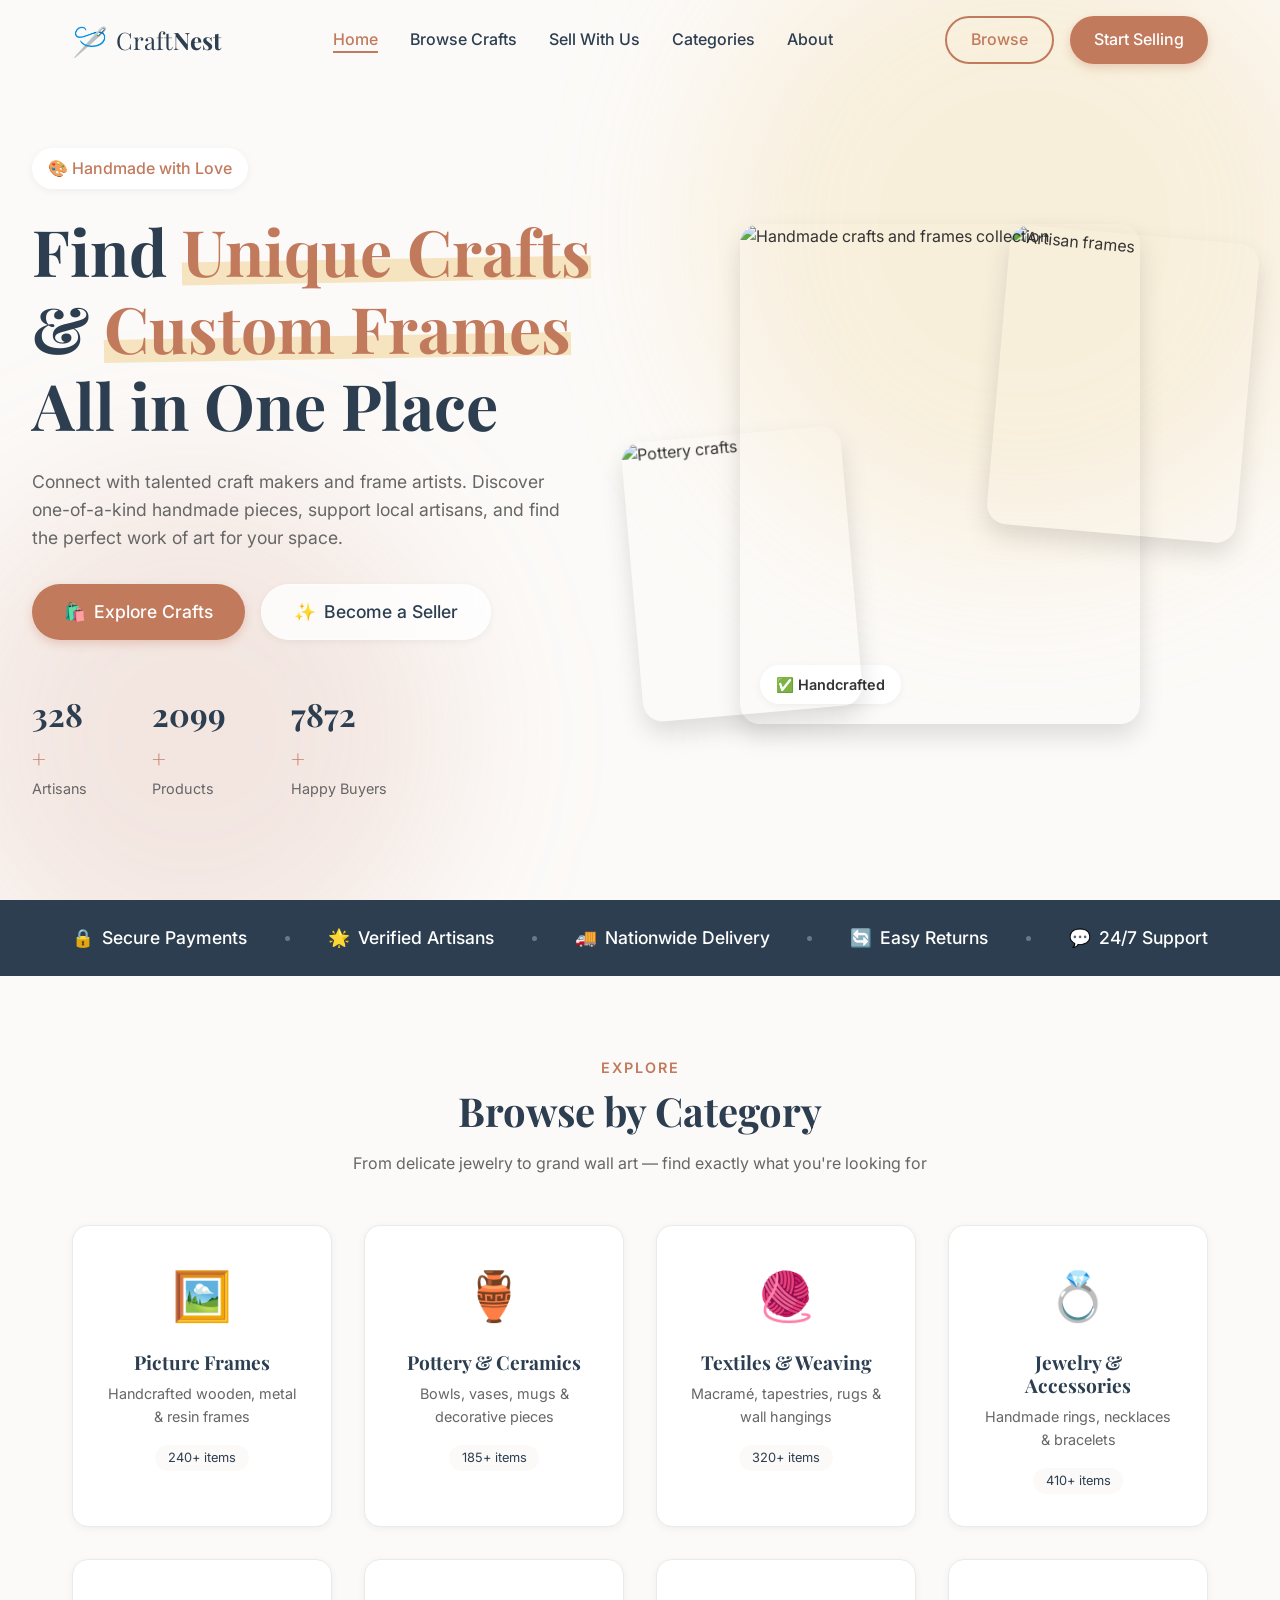
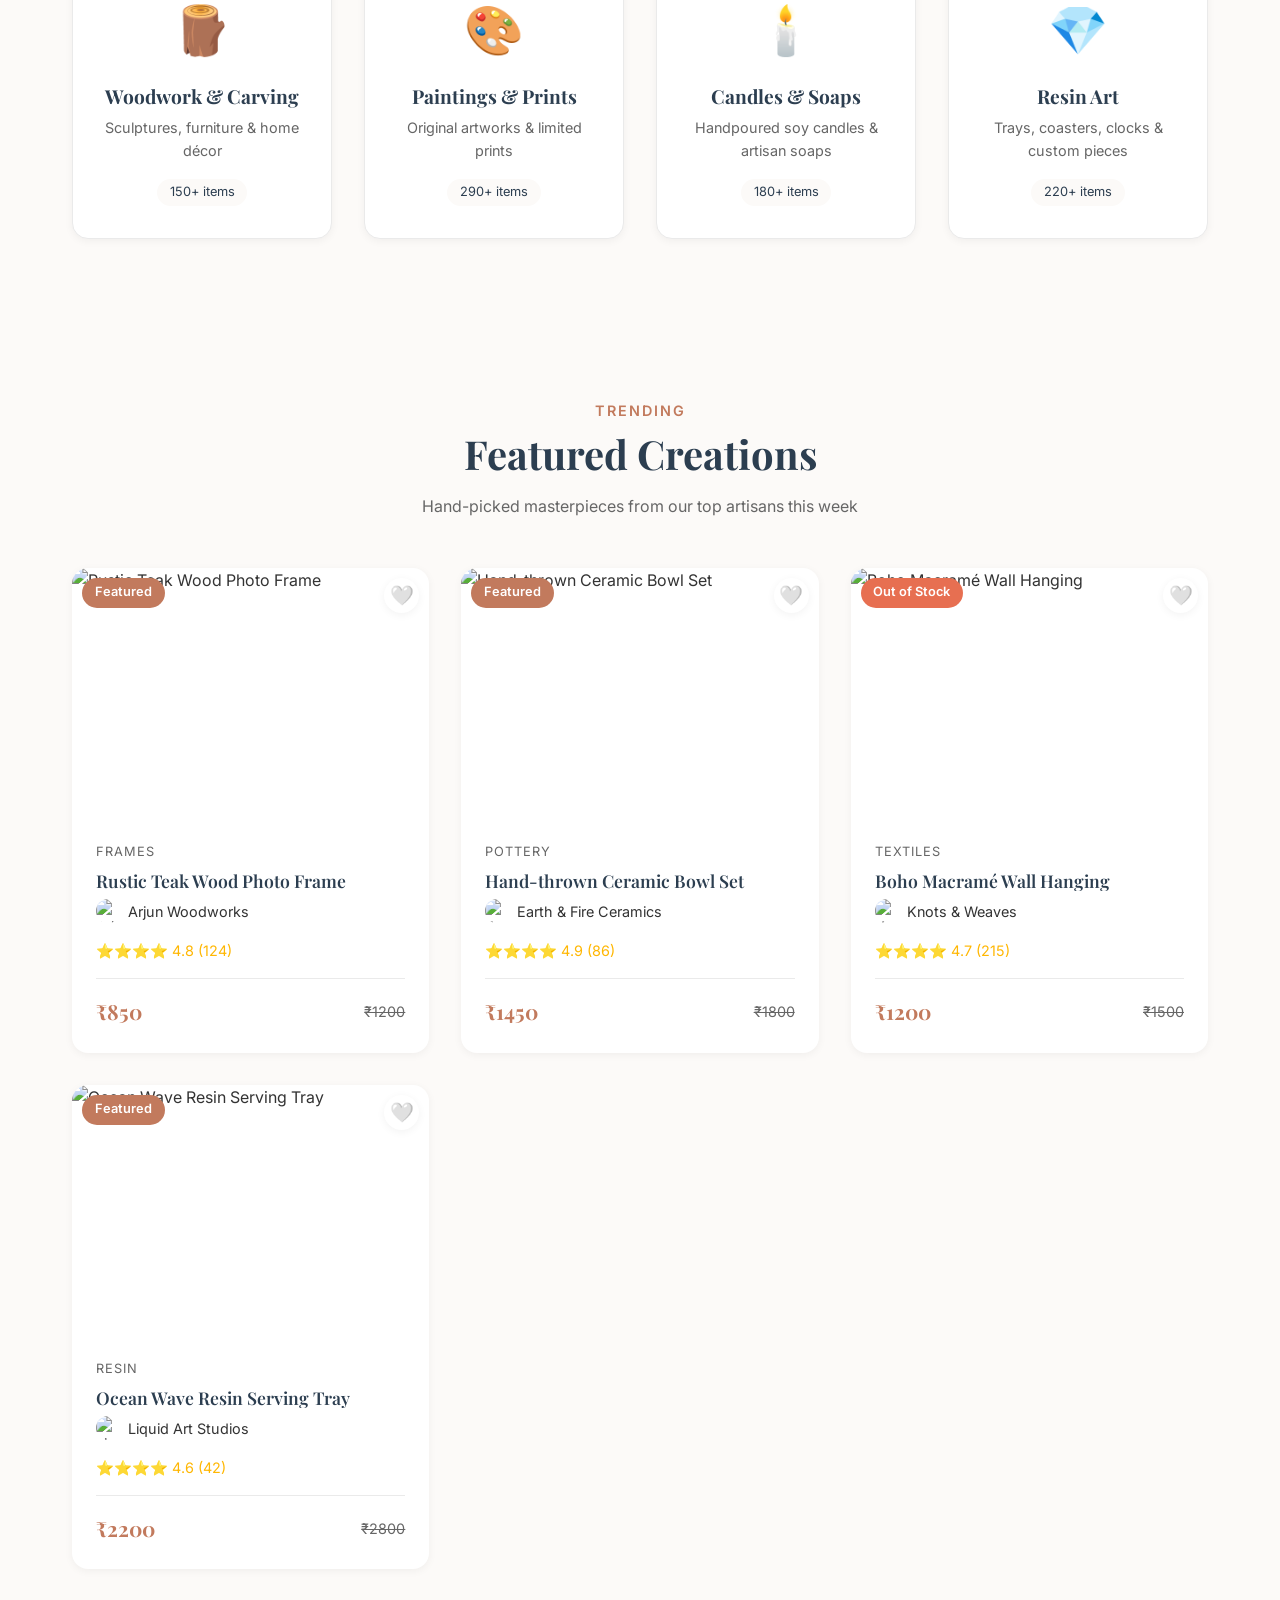
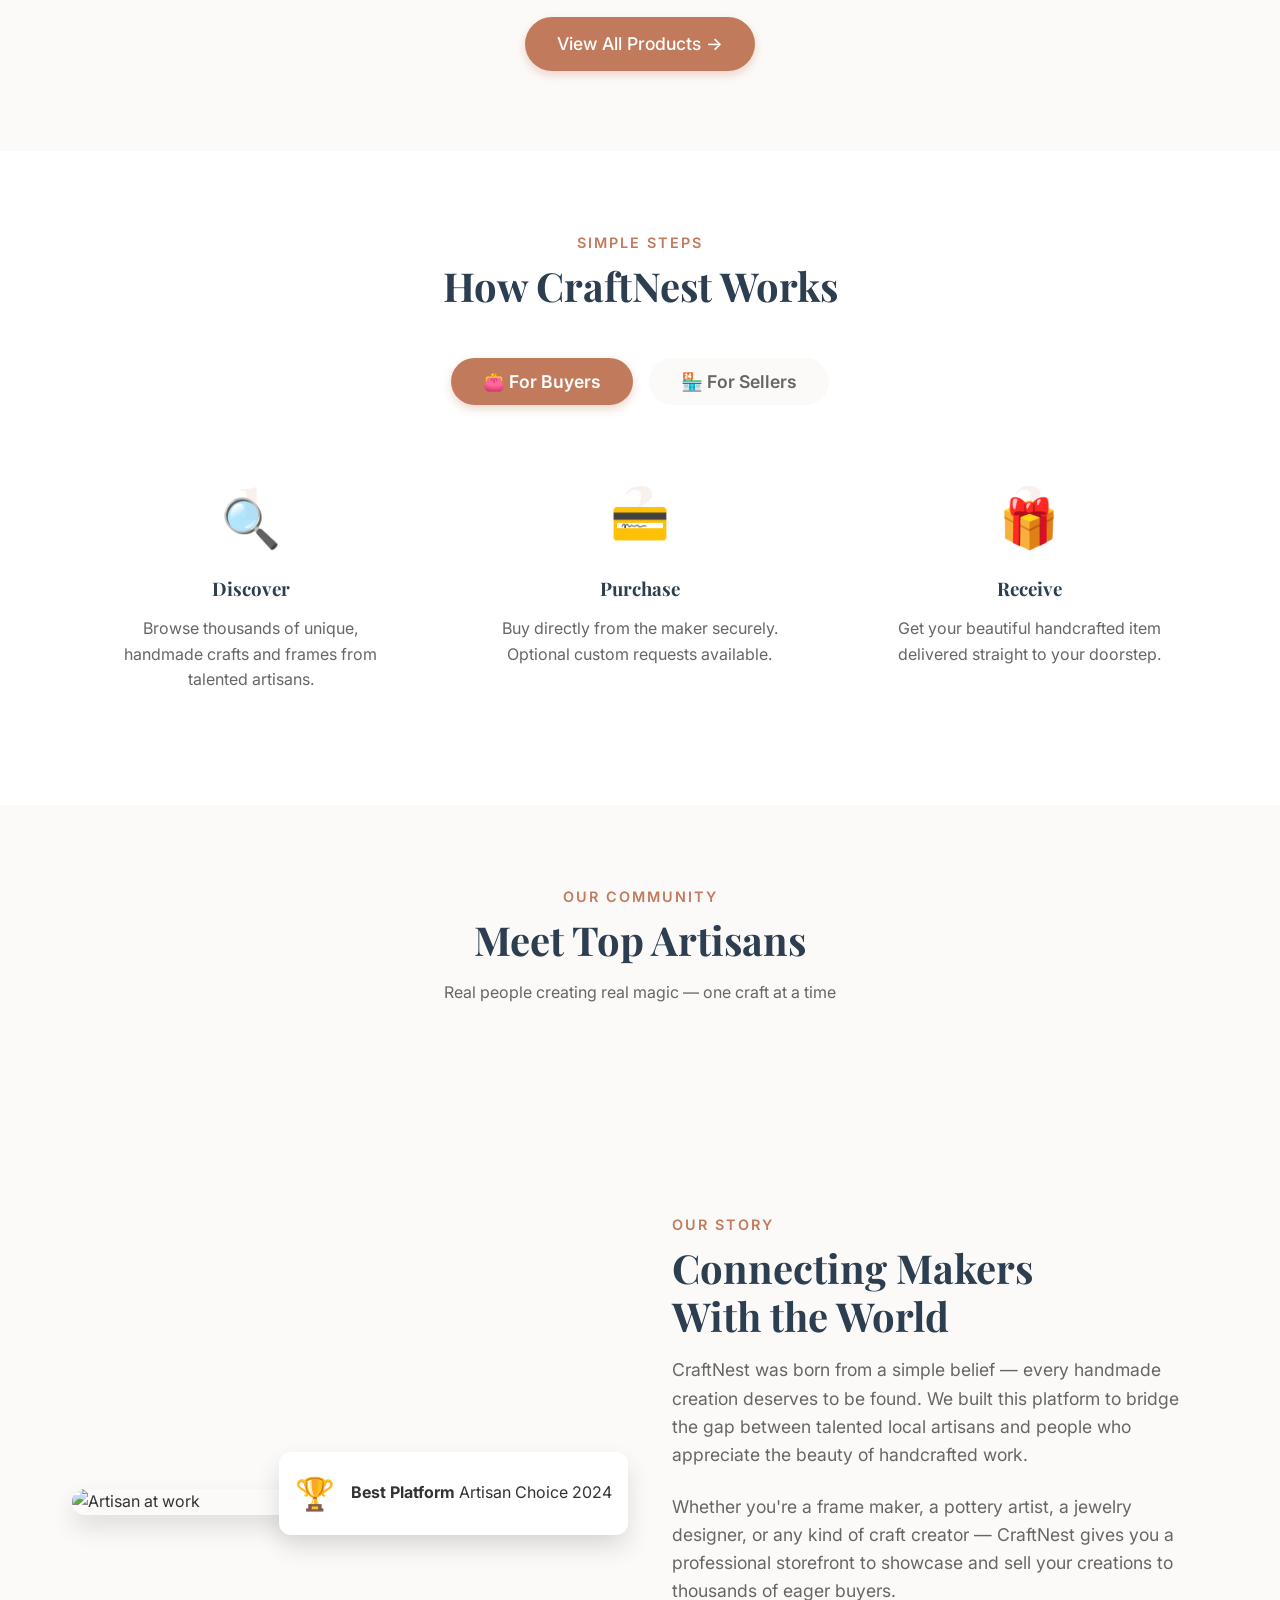
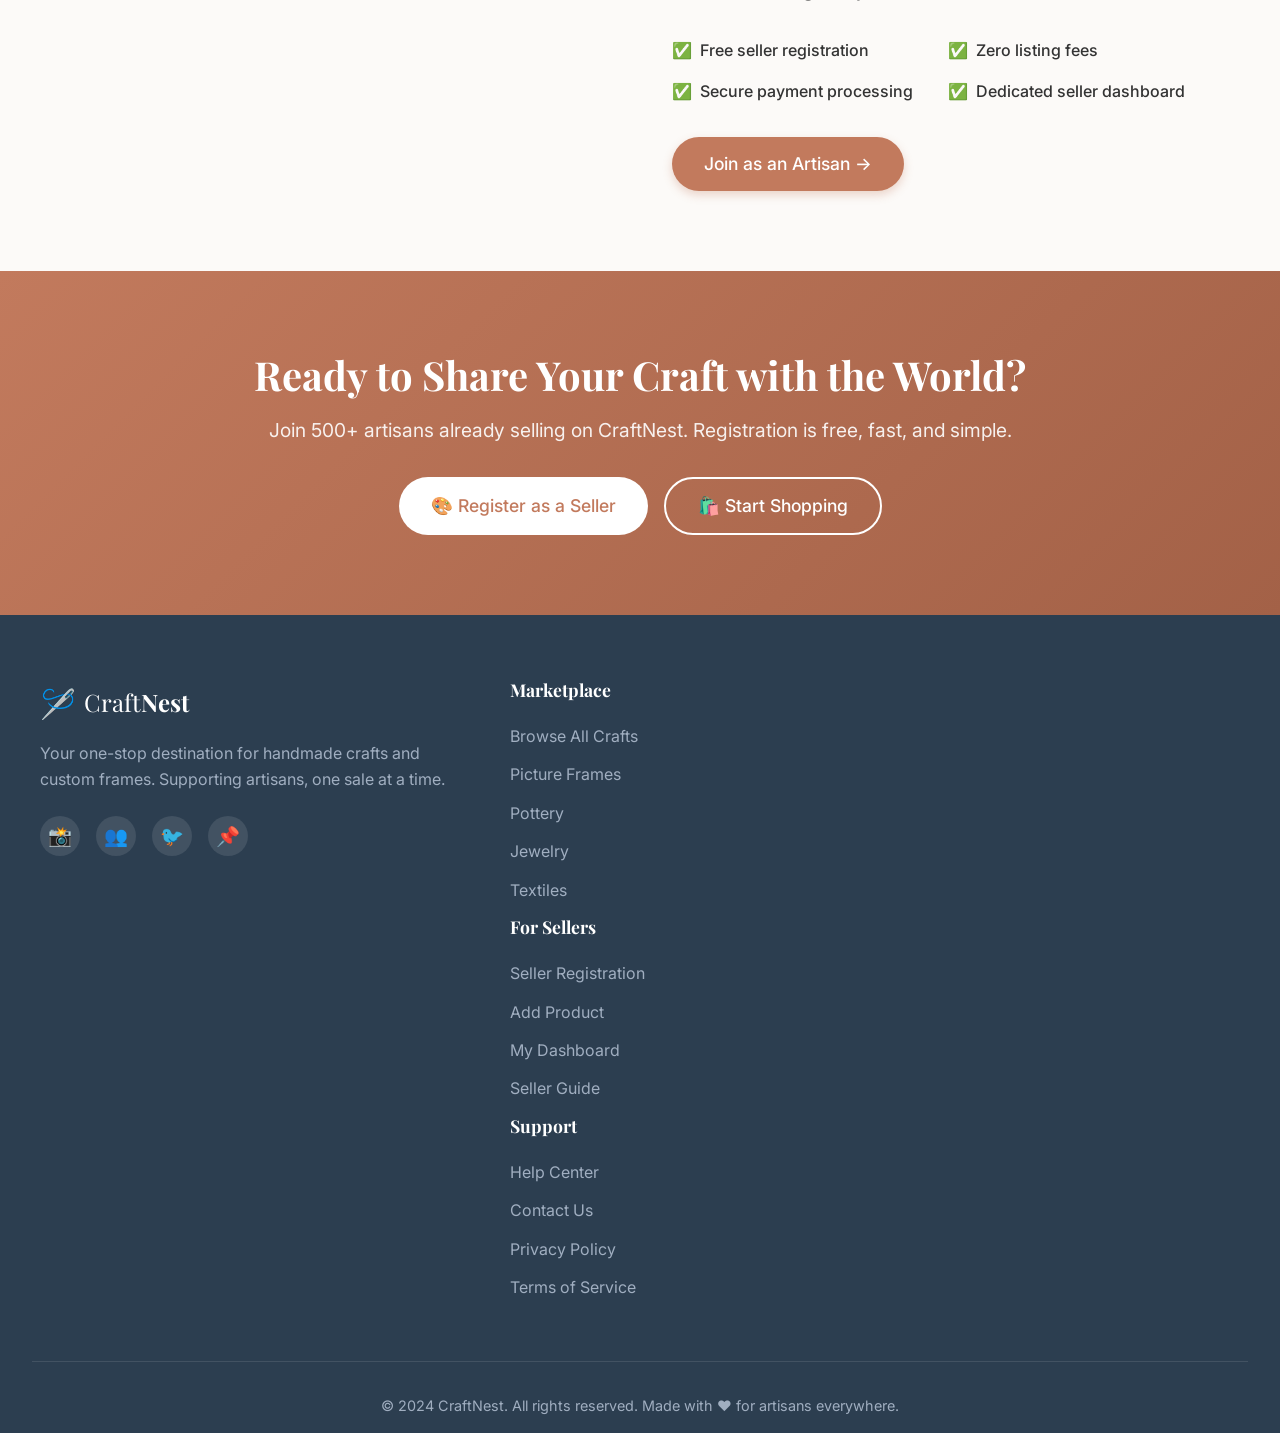
==== index.html @ 5f77500b "Add files via upload" ====
<!DOCTYPE html>
<html lang="en">
<head>
  <meta charset="UTF-8" />
  <meta name="viewport" content="width=device-width, initial-scale=1.0"/>
  <title>CraftNest – Discover Handmade Crafts & Frames</title>
  <meta name="description" content="CraftNest is your one-stop platform to discover and buy handmade crafts, picture frames, and artisan works directly from skilled makers."/>
  <link rel="preconnect" href="https://fonts.googleapis.com"/>
  <link rel="preconnect" href="https://fonts.gstatic.com" crossorigin/>
  <link href="https://fonts.googleapis.com/css2?family=Playfair+Display:wght@400;600;700;800&family=Inter:wght@300;400;500;600&display=swap" rel="stylesheet"/>
  <link rel="stylesheet" href="style.css"/>
</head>
<body>

  <!-- ===== NAVBAR ===== -->
  <nav class="navbar" id="navbar">
    <div class="nav-container">
      <a href="index.html" class="nav-logo">
        <span class="logo-icon">🪡</span>
        <span>Craft<strong>Nest</strong></span>
      </a>
      <ul class="nav-links" id="navLinks">
        <li><a href="index.html" class="nav-link active">Home</a></li>
        <li><a href="buyers.html" class="nav-link">Browse Crafts</a></li>
        <li><a href="sellers.html" class="nav-link">Sell With Us</a></li>
        <li><a href="#categories" class="nav-link">Categories</a></li>
        <li><a href="#about" class="nav-link">About</a></li>
      </ul>
      <div class="nav-cta">
        <a href="buyers.html" class="btn btn-outline">Browse</a>
        <a href="sellers.html" class="btn btn-primary">Start Selling</a>
      </div>
      <button class="hamburger" id="hamburger" aria-label="Toggle menu">
        <span></span><span></span><span></span>
      </button>
    </div>
  </nav>

  <!-- ===== HERO ===== -->
  <section class="hero" id="home">
    <div class="hero-bg-shapes">
      <div class="shape shape-1"></div>
      <div class="shape shape-2"></div>
      <div class="shape shape-3"></div>
    </div>
    <div class="hero-content">
      <div class="hero-badge">🎨 Handmade with Love</div>
      <h1 class="hero-title">
        Find <span class="highlight">Unique Crafts</span><br/>
        & <span class="highlight">Custom Frames</span><br/>
        All in One Place
      </h1>
      <p class="hero-desc">
        Connect with talented craft makers and frame artists. Discover one-of-a-kind handmade pieces, support local artisans, and find the perfect work of art for your space.
      </p>
      <div class="hero-actions">
        <a href="buyers.html" class="btn btn-primary btn-lg" id="hero-browse-btn">
          <span>🛍️</span> Explore Crafts
        </a>
        <a href="sellers.html" class="btn btn-glass btn-lg" id="hero-sell-btn">
          <span>✨</span> Become a Seller
        </a>
      </div>
      <div class="hero-stats">
        <div class="stat-item">
          <span class="stat-number" data-target="500">0</span><span class="stat-suffix">+</span>
          <span class="stat-label">Artisans</span>
        </div>
        <div class="stat-divider"></div>
        <div class="stat-item">
          <span class="stat-number" data-target="3200">0</span><span class="stat-suffix">+</span>
          <span class="stat-label">Products</span>
        </div>
        <div class="stat-divider"></div>
        <div class="stat-item">
          <span class="stat-number" data-target="12000">0</span><span class="stat-suffix">+</span>
          <span class="stat-label">Happy Buyers</span>
        </div>
      </div>
    </div>
    <div class="hero-visual">
      <div class="hero-image-card main-card">
        <img src="C:\Users\DELL\.gemini\antigravity\brain\1cb26cf3-2e77-4fc3-a23b-92411ca76c14\craft_hero_banner_1779303435265.png" alt="Handmade crafts and frames collection" loading="lazy"/>
        <div class="card-badge">✅ Handcrafted</div>
      </div>
      <div class="hero-image-card side-card-1">
        <img src="C:\Users\DELL\.gemini\antigravity\brain\1cb26cf3-2e77-4fc3-a23b-92411ca76c14\frames_collection_1779303453765.png" alt="Artisan frames" loading="lazy"/>
      </div>
      <div class="hero-image-card side-card-2">
        <img src="C:\Users\DELL\.gemini\antigravity\brain\1cb26cf3-2e77-4fc3-a23b-92411ca76c14\pottery_craft_1779303545406.png" alt="Pottery crafts" loading="lazy"/>
      </div>
    </div>
  </section>

  <!-- ===== TRUST BAR ===== -->
  <section class="trust-bar">
    <div class="trust-container">
      <div class="trust-item"><span>🔒</span> Secure Payments</div>
      <div class="trust-divider"></div>
      <div class="trust-item"><span>🌟</span> Verified Artisans</div>
      <div class="trust-divider"></div>
      <div class="trust-item"><span>🚚</span> Nationwide Delivery</div>
      <div class="trust-divider"></div>
      <div class="trust-item"><span>🔄</span> Easy Returns</div>
      <div class="trust-divider"></div>
      <div class="trust-item"><span>💬</span> 24/7 Support</div>
    </div>
  </section>

  <!-- ===== CATEGORIES ===== -->
  <section class="categories-section" id="categories">
    <div class="section-container">
      <div class="section-header">
        <span class="section-tag">Explore</span>
        <h2 class="section-title">Browse by Category</h2>
        <p class="section-desc">From delicate jewelry to grand wall art — find exactly what you're looking for</p>
      </div>
      <div class="categories-grid">
        <a href="buyers.html?cat=frames" class="cat-card" id="cat-frames">
          <div class="cat-icon">🖼️</div>
          <h3>Picture Frames</h3>
          <p>Handcrafted wooden, metal & resin frames</p>
          <span class="cat-count">240+ items</span>
        </a>
        <a href="buyers.html?cat=pottery" class="cat-card" id="cat-pottery">
          <div class="cat-icon">🏺</div>
          <h3>Pottery & Ceramics</h3>
          <p>Bowls, vases, mugs & decorative pieces</p>
          <span class="cat-count">185+ items</span>
        </a>
        <a href="buyers.html?cat=textiles" class="cat-card" id="cat-textiles">
          <div class="cat-icon">🧶</div>
          <h3>Textiles & Weaving</h3>
          <p>Macramé, tapestries, rugs & wall hangings</p>
          <span class="cat-count">320+ items</span>
        </a>
        <a href="buyers.html?cat=jewelry" class="cat-card" id="cat-jewelry">
          <div class="cat-icon">💍</div>
          <h3>Jewelry & Accessories</h3>
          <p>Handmade rings, necklaces & bracelets</p>
          <span class="cat-count">410+ items</span>
        </a>
        <a href="buyers.html?cat=woodwork" class="cat-card" id="cat-woodwork">
          <div class="cat-icon">🪵</div>
          <h3>Woodwork & Carving</h3>
          <p>Sculptures, furniture & home décor</p>
          <span class="cat-count">150+ items</span>
        </a>
        <a href="buyers.html?cat=painting" class="cat-card" id="cat-painting">
          <div class="cat-icon">🎨</div>
          <h3>Paintings & Prints</h3>
          <p>Original artworks & limited prints</p>
          <span class="cat-count">290+ items</span>
        </a>
        <a href="buyers.html?cat=candles" class="cat-card" id="cat-candles">
          <div class="cat-icon">🕯️</div>
          <h3>Candles & Soaps</h3>
          <p>Handpoured soy candles & artisan soaps</p>
          <span class="cat-count">180+ items</span>
        </a>
        <a href="buyers.html?cat=resin" class="cat-card" id="cat-resin">
          <div class="cat-icon">💎</div>
          <h3>Resin Art</h3>
          <p>Trays, coasters, clocks & custom pieces</p>
          <span class="cat-count">220+ items</span>
        </a>
      </div>
    </div>
  </section>

  <!-- ===== FEATURED PRODUCTS ===== -->
  <section class="featured-section" id="featured">
    <div class="section-container">
      <div class="section-header">
        <span class="section-tag">Trending</span>
        <h2 class="section-title">Featured Creations</h2>
        <p class="section-desc">Hand-picked masterpieces from our top artisans this week</p>
      </div>
      <div class="products-grid" id="featuredGrid">
        <!-- Products injected by JS -->
      </div>
      <div class="section-cta">
        <a href="buyers.html" class="btn btn-primary btn-lg">View All Products →</a>
      </div>
    </div>
  </section>

  <!-- ===== HOW IT WORKS ===== -->
  <section class="how-section" id="how">
    <div class="section-container">
      <div class="section-header">
        <span class="section-tag">Simple Steps</span>
        <h2 class="section-title">How CraftNest Works</h2>
      </div>
      <div class="how-tabs">
        <button class="how-tab active" id="tab-buyer" onclick="switchTab('buyer')">👛 For Buyers</button>
        <button class="how-tab" id="tab-seller" onclick="switchTab('seller')">🏪 For Sellers</button>
      </div>
      <div class="how-steps" id="stepsContent">
        <!-- Injected by JS -->
      </div>
    </div>
  </section>

  <!-- ===== TOP SELLERS ===== -->
  <section class="sellers-section" id="top-sellers">
    <div class="section-container">
      <div class="section-header">
        <span class="section-tag">Our Community</span>
        <h2 class="section-title">Meet Top Artisans</h2>
        <p class="section-desc">Real people creating real magic — one craft at a time</p>
      </div>
      <div class="sellers-grid" id="sellersGrid">
        <!-- Injected by JS -->
      </div>
    </div>
  </section>

  <!-- ===== ABOUT ===== -->
  <section class="about-section" id="about">
    <div class="about-container">
      <div class="about-visual">
        <img src="C:\Users\DELL\.gemini\antigravity\brain\1cb26cf3-2e77-4fc3-a23b-92411ca76c14\craft_seller_profile_1779303490749.png" alt="Artisan at work" loading="lazy"/>
        <div class="about-badge">
          <span class="about-badge-icon">🏆</span>
          <div>
            <strong>Best Platform</strong>
            <span>Artisan Choice 2024</span>
          </div>
        </div>
      </div>
      <div class="about-content">
        <span class="section-tag">Our Story</span>
        <h2 class="section-title">Connecting Makers<br/>With the World</h2>
        <p>CraftNest was born from a simple belief — every handmade creation deserves to be found. We built this platform to bridge the gap between talented local artisans and people who appreciate the beauty of handcrafted work.</p>
        <p>Whether you're a frame maker, a pottery artist, a jewelry designer, or any kind of craft creator — CraftNest gives you a professional storefront to showcase and sell your creations to thousands of eager buyers.</p>
        <div class="about-features">
          <div class="about-feature"><span>✅</span> Free seller registration</div>
          <div class="about-feature"><span>✅</span> Zero listing fees</div>
          <div class="about-feature"><span>✅</span> Secure payment processing</div>
          <div class="about-feature"><span>✅</span> Dedicated seller dashboard</div>
        </div>
        <a href="sellers.html" class="btn btn-primary btn-lg">Join as an Artisan →</a>
      </div>
    </div>
  </section>

  <!-- ===== CTA BANNER ===== -->
  <section class="cta-section">
    <div class="cta-container">
      <h2>Ready to Share Your Craft with the World?</h2>
      <p>Join 500+ artisans already selling on CraftNest. Registration is free, fast, and simple.</p>
      <div class="cta-buttons">
        <a href="sellers.html" class="btn btn-white btn-lg" id="cta-seller-btn">🎨 Register as a Seller</a>
        <a href="buyers.html" class="btn btn-outline-white btn-lg" id="cta-buyer-btn">🛍️ Start Shopping</a>
      </div>
    </div>
  </section>

  <!-- ===== FOOTER ===== -->
  <footer class="footer">
    <div class="footer-container">
      <div class="footer-brand">
        <a href="index.html" class="nav-logo footer-logo">
          <span class="logo-icon">🪡</span>
          <span>Craft<strong>Nest</strong></span>
        </a>
        <p>Your one-stop destination for handmade crafts and custom frames. Supporting artisans, one sale at a time.</p>
        <div class="social-links">
          <a href="#" class="social-link" aria-label="Instagram">📸</a>
          <a href="#" class="social-link" aria-label="Facebook">👥</a>
          <a href="#" class="social-link" aria-label="Twitter">🐦</a>
          <a href="#" class="social-link" aria-label="Pinterest">📌</a>
        </div>
      </div>
      <div class="footer-links">
        <div class="footer-col">
          <h4>Marketplace</h4>
          <ul>
            <li><a href="buyers.html">Browse All Crafts</a></li>
            <li><a href="buyers.html?cat=frames">Picture Frames</a></li>
            <li><a href="buyers.html?cat=pottery">Pottery</a></li>
            <li><a href="buyers.html?cat=jewelry">Jewelry</a></li>
            <li><a href="buyers.html?cat=textiles">Textiles</a></li>
          </ul>
        </div>
        <div class="footer-col">
          <h4>For Sellers</h4>
          <ul>
            <li><a href="sellers.html">Seller Registration</a></li>
            <li><a href="sellers.html#add-product">Add Product</a></li>
            <li><a href="sellers.html#dashboard">My Dashboard</a></li>
            <li><a href="#">Seller Guide</a></li>
          </ul>
        </div>
        <div class="footer-col">
          <h4>Support</h4>
          <ul>
            <li><a href="#">Help Center</a></li>
            <li><a href="#">Contact Us</a></li>
            <li><a href="#">Privacy Policy</a></li>
            <li><a href="#">Terms of Service</a></li>
          </ul>
        </div>
      </div>
    </div>
    <div class="footer-bottom">
      <p>© 2024 CraftNest. All rights reserved. Made with ❤️ for artisans everywhere.</p>
    </div>
  </footer>

  <script src="script.js"></script>
</body>
</html>
---- style.css ----
/* ===== GLOBAL VARIABLES ===== */
:root {
  /* Colors */
  --primary: #c27a5d; /* Warm artisan terracotta */
  --primary-hover: #a36147;
  --secondary: #2c3e50; /* Deep navy/slate */
  --accent: #e9c46a; /* Golden accent */
  --bg-light: #fcfaf8; /* Warm off-white */
  --bg-card: #ffffff;
  --text-main: #333333;
  --text-muted: #666666;
  --border: #eaeaea;
  --success: #2a9d8f;
  --error: #e76f51;
  
  /* Typography */
  --font-heading: 'Playfair Display', serif;
  --font-body: 'Inter', sans-serif;
  
  /* Shadows */
  --shadow-sm: 0 2px 8px rgba(0,0,0,0.05);
  --shadow-md: 0 4px 12px rgba(0,0,0,0.08);
  --shadow-lg: 0 12px 24px rgba(0,0,0,0.12);
  
  /* Transitions */
  --transition: all 0.3s ease;
  
  /* Layout */
  --max-width: 1200px;
  --nav-height: 80px;
}

/* ===== RESET & BASE ===== */
* {
  margin: 0;
  padding: 0;
  box-sizing: border-box;
}

html {
  scroll-behavior: smooth;
}

body {
  font-family: var(--font-body);
  color: var(--text-main);
  background-color: var(--bg-light);
  line-height: 1.6;
  overflow-x: hidden;
}

h1, h2, h3, h4, h5, h6 {
  font-family: var(--font-heading);
  font-weight: 700;
  line-height: 1.2;
  color: var(--secondary);
}

a {
  text-decoration: none;
  color: inherit;
  transition: var(--transition);
}

img {
  max-width: 100%;
  height: auto;
  display: block;
}

ul {
  list-style: none;
}

button {
  cursor: pointer;
  font-family: var(--font-body);
  border: none;
  background: none;
}

.highlight {
  color: var(--primary);
  position: relative;
  display: inline-block;
}

.highlight::after {
  content: '';
  position: absolute;
  bottom: 10%;
  left: 0;
  width: 100%;
  height: 30%;
  background-color: rgba(233, 196, 106, 0.4);
  z-index: -1;
  transform: rotate(-1deg);
}

/* ===== BUTTONS ===== */
.btn {
  display: inline-flex;
  align-items: center;
  justify-content: center;
  gap: 0.5rem;
  padding: 0.6rem 1.5rem;
  border-radius: 50px;
  font-weight: 500;
  transition: var(--transition);
  text-align: center;
}

.btn-lg {
  padding: 0.8rem 2rem;
  font-size: 1.1rem;
}

.btn-primary {
  background-color: var(--primary);
  color: white;
  box-shadow: 0 4px 10px rgba(194, 122, 93, 0.3);
}

.btn-primary:hover {
  background-color: var(--primary-hover);
  transform: translateY(-2px);
  box-shadow: 0 6px 15px rgba(194, 122, 93, 0.4);
}

.btn-outline {
  border: 2px solid var(--primary);
  color: var(--primary);
}

.btn-outline:hover {
  background-color: var(--primary);
  color: white;
}

.btn-glass {
  background: rgba(255, 255, 255, 0.8);
  backdrop-filter: blur(10px);
  color: var(--secondary);
  border: 1px solid rgba(255, 255, 255, 0.5);
  box-shadow: var(--shadow-sm);
}

.btn-glass:hover {
  background: white;
  transform: translateY(-2px);
}

.btn-white {
  background-color: white;
  color: var(--primary);
}

.btn-white:hover {
  background-color: #f8f8f8;
  transform: translateY(-2px);
}

.btn-outline-white {
  border: 2px solid white;
  color: white;
}

.btn-outline-white:hover {
  background-color: white;
  color: var(--secondary);
}

.btn-full {
  width: 100%;
}

/* ===== NAVBAR ===== */
.navbar {
  position: fixed;
  top: 0;
  left: 0;
  width: 100%;
  height: var(--nav-height);
  background-color: transparent;
  transition: var(--transition);
  z-index: 1000;
}

.navbar.scrolled {
  background-color: rgba(255, 255, 255, 0.95);
  backdrop-filter: blur(10px);
  box-shadow: var(--shadow-sm);
}

.nav-container {
  max-width: var(--max-width);
  margin: 0 auto;
  padding: 0 2rem;
  height: 100%;
  display: flex;
  align-items: center;
  justify-content: space-between;
}

.nav-logo {
  display: flex;
  align-items: center;
  gap: 0.5rem;
  font-family: var(--font-heading);
  font-size: 1.5rem;
  color: var(--secondary);
}

.nav-logo .logo-icon {
  font-size: 1.8rem;
}

.nav-links {
  display: flex;
  gap: 2rem;
}

.nav-link {
  font-weight: 500;
  color: var(--secondary);
  position: relative;
}

.nav-link::after {
  content: '';
  position: absolute;
  bottom: -4px;
  left: 0;
  width: 0;
  height: 2px;
  background-color: var(--primary);
  transition: var(--transition);
}

.nav-link:hover::after,
.nav-link.active::after {
  width: 100%;
}

.nav-link:hover,
.nav-link.active {
  color: var(--primary);
}

.nav-cta {
  display: flex;
  gap: 1rem;
}

.hamburger {
  display: none;
  flex-direction: column;
  gap: 5px;
  background: none;
  border: none;
  cursor: pointer;
}

.hamburger span {
  display: block;
  width: 25px;
  height: 3px;
  background-color: var(--secondary);
  transition: var(--transition);
}

/* ===== HERO SECTION ===== */
.hero {
  position: relative;
  min-height: 100vh;
  display: flex;
  align-items: center;
  overflow: hidden;
  padding: calc(var(--nav-height) + 2rem) 2rem 4rem;
}

.hero-bg-shapes {
  position: absolute;
  top: 0;
  left: 0;
  width: 100%;
  height: 100%;
  z-index: -1;
  overflow: hidden;
}

.shape {
  position: absolute;
  border-radius: 50%;
  filter: blur(80px);
}

.shape-1 {
  top: -10%;
  right: -5%;
  width: 50vw;
  height: 50vw;
  background-color: rgba(233, 196, 106, 0.2);
}

.shape-2 {
  bottom: -10%;
  left: -5%;
  width: 40vw;
  height: 40vw;
  background-color: rgba(194, 122, 93, 0.15);
}

.hero-content {
  flex: 1;
  max-width: 600px;
  z-index: 1;
}

.hero-badge {
  display: inline-block;
  padding: 0.5rem 1rem;
  background-color: white;
  border-radius: 50px;
  font-weight: 500;
  color: var(--primary);
  box-shadow: var(--shadow-sm);
  margin-bottom: 1.5rem;
  animation: slideUp 0.6s ease;
}

.hero-title {
  font-size: clamp(2.5rem, 5vw, 4rem);
  margin-bottom: 1.5rem;
  animation: slideUp 0.8s ease;
}

.hero-desc {
  font-size: 1.1rem;
  color: var(--text-muted);
  margin-bottom: 2rem;
  max-width: 90%;
  animation: slideUp 1s ease;
}

.hero-actions {
  display: flex;
  gap: 1rem;
  margin-bottom: 3rem;
  animation: slideUp 1.2s ease;
}

.hero-stats {
  display: flex;
  align-items: center;
  gap: 2rem;
  animation: slideUp 1.4s ease;
}

.stat-item {
  display: flex;
  flex-direction: column;
}

.stat-number {
  font-family: var(--font-heading);
  font-size: 2rem;
  font-weight: 700;
  color: var(--secondary);
}

.stat-suffix {
  font-family: var(--font-heading);
  font-size: 1.5rem;
  font-weight: 700;
  color: var(--primary);
}

.stat-label {
  font-size: 0.9rem;
  color: var(--text-muted);
}

.stat-divider {
  width: 1px;
  height: 40px;
  background-color: var(--border);
}

.hero-visual {
  flex: 1;
  position: relative;
  height: 600px;
  display: flex;
  align-items: center;
  justify-content: center;
  z-index: 1;
}

.hero-image-card {
  position: absolute;
  border-radius: 20px;
  overflow: hidden;
  box-shadow: var(--shadow-lg);
  transition: var(--transition);
}

.hero-image-card img {
  width: 100%;
  height: 100%;
  object-fit: cover;
  transition: transform 0.5s ease;
}

.hero-image-card:hover img {
  transform: scale(1.05);
}

.main-card {
  width: 400px;
  height: 500px;
  z-index: 3;
  animation: float 6s ease-in-out infinite;
}

.side-card-1 {
  width: 250px;
  height: 300px;
  right: 0;
  top: 10%;
  z-index: 2;
  transform: rotate(5deg);
  animation: float 7s ease-in-out infinite 1s;
}

.side-card-2 {
  width: 220px;
  height: 280px;
  left: 0;
  bottom: 10%;
  z-index: 4;
  transform: rotate(-5deg);
  animation: float 8s ease-in-out infinite 2s;
}

.card-badge {
  position: absolute;
  bottom: 20px;
  left: 20px;
  background: rgba(255, 255, 255, 0.9);
  padding: 0.5rem 1rem;
  border-radius: 50px;
  font-weight: 600;
  font-size: 0.9rem;
  box-shadow: var(--shadow-sm);
  backdrop-filter: blur(5px);
}

/* ===== ANIMATIONS ===== */
@keyframes slideUp {
  from { opacity: 0; transform: translateY(30px); }
  to { opacity: 1; transform: translateY(0); }
}

@keyframes float {
  0% { transform: translateY(0) rotate(var(--rot, 0deg)); }
  50% { transform: translateY(-15px) rotate(var(--rot, 0deg)); }
  100% { transform: translateY(0) rotate(var(--rot, 0deg)); }
}

.side-card-1 { --rot: 5deg; }
.side-card-2 { --rot: -5deg; }
.main-card { --rot: 0deg; }

/* ===== TRUST BAR ===== */
.trust-bar {
  background-color: var(--secondary);
  color: white;
  padding: 1.5rem 0;
}

.trust-container {
  max-width: var(--max-width);
  margin: 0 auto;
  padding: 0 2rem;
  display: flex;
  justify-content: space-between;
  align-items: center;
  flex-wrap: wrap;
  gap: 1rem;
}

.trust-item {
  display: flex;
  align-items: center;
  gap: 0.5rem;
  font-weight: 500;
  font-size: 1.1rem;
}

.trust-divider {
  width: 5px;
  height: 5px;
  border-radius: 50%;
  background-color: rgba(255,255,255,0.3);
}

/* ===== SECTIONS ===== */
.section-container {
  max-width: var(--max-width);
  margin: 0 auto;
  padding: 5rem 2rem;
}

.section-header {
  text-align: center;
  margin-bottom: 3rem;
}

.section-tag {
  color: var(--primary);
  font-weight: 600;
  text-transform: uppercase;
  letter-spacing: 2px;
  font-size: 0.9rem;
  display: block;
  margin-bottom: 0.5rem;
}

.section-title {
  font-size: 2.5rem;
  margin-bottom: 1rem;
}

.section-desc {
  color: var(--text-muted);
  max-width: 600px;
  margin: 0 auto;
}

/* ===== CATEGORIES ===== */
.categories-grid {
  display: grid;
  grid-template-columns: repeat(auto-fill, minmax(250px, 1fr));
  gap: 2rem;
}

.cat-card {
  background: white;
  border-radius: 16px;
  padding: 2rem;
  text-align: center;
  transition: var(--transition);
  box-shadow: var(--shadow-sm);
  border: 1px solid var(--border);
  position: relative;
  overflow: hidden;
}

.cat-card::before {
  content: '';
  position: absolute;
  top: 0;
  left: 0;
  width: 100%;
  height: 4px;
  background-color: var(--primary);
  transform: scaleX(0);
  transition: transform 0.3s ease;
  transform-origin: left;
}

.cat-card:hover {
  transform: translateY(-5px);
  box-shadow: var(--shadow-md);
  border-color: transparent;
}

.cat-card:hover::before {
  transform: scaleX(1);
}

.cat-icon {
  font-size: 3rem;
  margin-bottom: 1rem;
}

.cat-card h3 {
  font-size: 1.2rem;
  margin-bottom: 0.5rem;
}

.cat-card p {
  font-size: 0.9rem;
  color: var(--text-muted);
  margin-bottom: 1rem;
}

.cat-count {
  display: inline-block;
  font-size: 0.8rem;
  padding: 0.2rem 0.8rem;
  background-color: var(--bg-light);
  border-radius: 50px;
  color: var(--secondary);
}

/* ===== PRODUCT CARDS ===== */
.products-grid {
  display: grid;
  grid-template-columns: repeat(auto-fill, minmax(280px, 1fr));
  gap: 2rem;
}

.product-card {
  background: white;
  border-radius: 16px;
  overflow: hidden;
  box-shadow: var(--shadow-sm);
  transition: var(--transition);
  position: relative;
  display: flex;
  flex-direction: column;
}

.product-card:hover {
  transform: translateY(-5px);
  box-shadow: var(--shadow-lg);
}

.product-img-wrap {
  position: relative;
  height: 250px;
  overflow: hidden;
}

.product-img {
  width: 100%;
  height: 100%;
  object-fit: cover;
  transition: transform 0.5s ease;
}

.product-card:hover .product-img {
  transform: scale(1.05);
}

.product-badge {
  position: absolute;
  top: 10px;
  left: 10px;
  background: var(--primary);
  color: white;
  padding: 0.3rem 0.8rem;
  border-radius: 50px;
  font-size: 0.8rem;
  font-weight: 600;
  z-index: 2;
}

.product-like {
  position: absolute;
  top: 10px;
  right: 10px;
  background: white;
  width: 35px;
  height: 35px;
  border-radius: 50%;
  display: flex;
  align-items: center;
  justify-content: center;
  box-shadow: var(--shadow-sm);
  z-index: 2;
  font-size: 1.2rem;
  transition: var(--transition);
}

.product-like:hover {
  transform: scale(1.1);
  color: var(--error);
}

.product-info {
  padding: 1.5rem;
  flex: 1;
  display: flex;
  flex-direction: column;
}

.product-cat {
  font-size: 0.8rem;
  color: var(--text-muted);
  text-transform: uppercase;
  letter-spacing: 1px;
  margin-bottom: 0.5rem;
}

.product-title {
  font-size: 1.1rem;
  font-weight: 600;
  margin-bottom: 0.5rem;
  color: var(--secondary);
  display: -webkit-box;
  -webkit-line-clamp: 2;
  -webkit-box-orient: vertical;
  overflow: hidden;
}

.product-seller {
  display: flex;
  align-items: center;
  gap: 0.5rem;
  margin-bottom: 1rem;
  font-size: 0.9rem;
}

.seller-avatar {
  width: 24px;
  height: 24px;
  border-radius: 50%;
  object-fit: cover;
}

.product-rating {
  color: #ffb703;
  font-size: 0.9rem;
  margin-bottom: 1rem;
}

.product-footer {
  margin-top: auto;
  display: flex;
  justify-content: space-between;
  align-items: center;
  border-top: 1px solid var(--border);
  padding-top: 1rem;
}

.product-price {
  font-family: var(--font-heading);
  font-size: 1.3rem;
  font-weight: 700;
  color: var(--primary);
}

.section-cta {
  text-align: center;
  margin-top: 3rem;
}

/* ===== HOW IT WORKS ===== */
.how-section {
  background-color: white;
}

.how-tabs {
  display: flex;
  justify-content: center;
  gap: 1rem;
  margin-bottom: 3rem;
}

.how-tab {
  padding: 0.8rem 2rem;
  font-size: 1.1rem;
  font-weight: 600;
  border-radius: 50px;
  background-color: var(--bg-light);
  color: var(--text-muted);
  transition: var(--transition);
}

.how-tab.active {
  background-color: var(--primary);
  color: white;
  box-shadow: 0 4px 10px rgba(194, 122, 93, 0.3);
}

.how-steps {
  display: grid;
  grid-template-columns: repeat(auto-fit, minmax(250px, 1fr));
  gap: 2rem;
  text-align: center;
}

.step-card {
  padding: 2rem;
  position: relative;
}

.step-num {
  font-family: var(--font-heading);
  font-size: 4rem;
  font-weight: 800;
  color: rgba(194, 122, 93, 0.1);
  position: absolute;
  top: -10px;
  left: 50%;
  transform: translateX(-50%);
  z-index: 0;
}

.step-icon {
  font-size: 3rem;
  margin-bottom: 1rem;
  position: relative;
  z-index: 1;
}

.step-card h3 {
  margin-bottom: 1rem;
  position: relative;
  z-index: 1;
}

.step-card p {
  color: var(--text-muted);
  position: relative;
  z-index: 1;
}

/* ===== SELLERS (ABOUT) ===== */
.sellers-grid {
  display: grid;
  grid-template-columns: repeat(auto-fill, minmax(200px, 1fr));
  gap: 2rem;
}

.seller-profile-card {
  text-align: center;
  background: white;
  padding: 2rem;
  border-radius: 16px;
  box-shadow: var(--shadow-sm);
  transition: var(--transition);
}

.seller-profile-card:hover {
  transform: translateY(-5px);
  box-shadow: var(--shadow-md);
}

.seller-pic {
  width: 100px;
  height: 100px;
  border-radius: 50%;
  object-fit: cover;
  margin: 0 auto 1rem;
  border: 3px solid var(--primary);
  padding: 3px;
}

.seller-profile-card h3 {
  font-size: 1.1rem;
  margin-bottom: 0.5rem;
}

.seller-tag {
  display: inline-block;
  font-size: 0.8rem;
  background: var(--bg-light);
  padding: 0.2rem 0.8rem;
  border-radius: 50px;
  color: var(--text-muted);
  margin-bottom: 1rem;
}

.about-container {
  max-width: var(--max-width);
  margin: 0 auto;
  padding: 5rem 2rem;
  display: flex;
  align-items: center;
  gap: 4rem;
}

.about-visual {
  flex: 1;
  position: relative;
}

.about-visual img {
  border-radius: 20px;
  box-shadow: var(--shadow-lg);
}

.about-badge {
  position: absolute;
  bottom: -20px;
  right: -20px;
  background: white;
  padding: 1rem;
  border-radius: 12px;
  box-shadow: var(--shadow-lg);
  display: flex;
  align-items: center;
  gap: 1rem;
}

.about-badge-icon {
  font-size: 2rem;
}

.about-content {
  flex: 1;
}

.about-content p {
  color: var(--text-muted);
  margin-bottom: 1.5rem;
  font-size: 1.1rem;
}

.about-features {
  margin: 2rem 0;
  display: grid;
  grid-template-columns: 1fr 1fr;
  gap: 1rem;
}

.about-feature {
  display: flex;
  align-items: center;
  gap: 0.5rem;
  font-weight: 500;
}

/* ===== CTA BANNER ===== */
.cta-section {
  background: linear-gradient(135deg, var(--primary), var(--primary-hover));
  color: white;
  padding: 5rem 2rem;
  text-align: center;
}

.cta-container {
  max-width: 800px;
  margin: 0 auto;
}

.cta-container h2 {
  color: white;
  font-size: 2.5rem;
  margin-bottom: 1rem;
}

.cta-container p {
  font-size: 1.2rem;
  margin-bottom: 2rem;
  opacity: 0.9;
}

.cta-buttons {
  display: flex;
  justify-content: center;
  gap: 1rem;
}

/* ===== FOOTER ===== */
.footer {
  background-color: var(--secondary);
  color: white;
  padding: 4rem 2rem 1rem;
}

.footer-container {
  max-width: var(--max-width);
  margin: 0 auto;
  display: grid;
  grid-template-columns: 2fr 1fr 1fr 1fr;
  gap: 3rem;
  margin-bottom: 3rem;
}

.footer-logo {
  color: white;
  margin-bottom: 1rem;
}

.footer-brand p {
  color: #a0aec0;
  margin-bottom: 1.5rem;
}

.social-links {
  display: flex;
  gap: 1rem;
}

.social-link {
  width: 40px;
  height: 40px;
  background: rgba(255,255,255,0.1);
  border-radius: 50%;
  display: flex;
  align-items: center;
  justify-content: center;
  font-size: 1.2rem;
}

.social-link:hover {
  background: var(--primary);
  transform: translateY(-3px);
}

.footer-col h4 {
  color: white;
  margin-bottom: 1.5rem;
  font-size: 1.1rem;
}

.footer-col ul li {
  margin-bottom: 0.8rem;
}

.footer-col ul li a {
  color: #a0aec0;
}

.footer-col ul li a:hover {
  color: var(--primary);
  padding-left: 5px;
}

.footer-bottom {
  text-align: center;
  padding-top: 2rem;
  border-top: 1px solid rgba(255,255,255,0.1);
  color: #a0aec0;
  font-size: 0.9rem;
}

/* =========================================
   BUYERS PAGE STYLES
   ========================================= */
.page-header {
  background: linear-gradient(to right, rgba(24cf, 250, 248, 0.9), rgba(24cf, 250, 248, 0.9)),
              url('https://images.unsplash.com/photo-1452860606245-08befc0ff44b?auto=format&fit=crop&q=80') center/cover;
  padding: calc(var(--nav-height) + 4rem) 2rem 4rem;
  text-align: center;
}

.page-header-content {
  max-width: 800px;
  margin: 0 auto;
}

.page-header h1 {
  font-size: 3rem;
  margin-bottom: 1rem;
}

.page-header p {
  font-size: 1.2rem;
  color: var(--text-muted);
  margin-bottom: 2rem;
}

.search-bar-wrapper {
  background: white;
  padding: 0.5rem;
  border-radius: 50px;
  box-shadow: var(--shadow-md);
  max-width: 600px;
  margin: 0 auto;
}

.search-bar {
  display: flex;
  align-items: center;
}

.search-icon {
  padding: 0 1rem;
  font-size: 1.2rem;
  color: var(--text-muted);
}

.search-bar input {
  flex: 1;
  border: none;
  outline: none;
  font-family: var(--font-body);
  font-size: 1rem;
  padding: 0.8rem 0;
}

.search-btn {
  border-radius: 50px;
}

.buyers-main {
  padding: 3rem 2rem;
  background-color: var(--bg-light);
}

.buyers-container {
  max-width: var(--max-width);
  margin: 0 auto;
  display: grid;
  grid-template-columns: 280px 1fr;
  gap: 2rem;
}

/* Filters Sidebar */
.filters-sidebar {
  background: white;
  padding: 1.5rem;
  border-radius: 16px;
  box-shadow: var(--shadow-sm);
  height: fit-content;
  position: sticky;
  top: calc(var(--nav-height) + 2rem);
}

.filters-header {
  display: flex;
  justify-content: space-between;
  align-items: center;
  margin-bottom: 1.5rem;
  padding-bottom: 1rem;
  border-bottom: 1px solid var(--border);
}

.clear-filters {
  font-size: 0.9rem;
  color: var(--primary);
  text-decoration: underline;
}

.filter-group {
  margin-bottom: 1.5rem;
}

.filter-group h4 {
  font-size: 1rem;
  margin-bottom: 1rem;
  color: var(--secondary);
}

.filter-checkbox {
  display: flex;
  align-items: center;
  gap: 0.5rem;
  margin-bottom: 0.8rem;
  cursor: pointer;
  font-size: 0.95rem;
  color: var(--text-muted);
}

.price-range-display {
  display: flex;
  justify-content: space-between;
  margin-bottom: 1rem;
  font-weight: 500;
}

.price-slider {
  width: 100%;
  accent-color: var(--primary);
}

/* Products Panel */
.products-toolbar {
  display: flex;
  justify-content: space-between;
  align-items: center;
  margin-bottom: 1.5rem;
  background: white;
  padding: 1rem 1.5rem;
  border-radius: 12px;
  box-shadow: var(--shadow-sm);
}

.sort-wrapper {
  display: flex;
  align-items: center;
  gap: 0.5rem;
}

.sort-select {
  padding: 0.5rem;
  border: 1px solid var(--border);
  border-radius: 8px;
  font-family: var(--font-body);
  outline: none;
}

.view-toggle {
  display: flex;
  gap: 0.5rem;
}

.view-btn {
  width: 36px;
  height: 36px;
  border-radius: 8px;
  border: 1px solid var(--border);
  background: white;
  font-size: 1.2rem;
  display: flex;
  align-items: center;
  justify-content: center;
  transition: var(--transition);
}

.view-btn.active, .view-btn:hover {
  background: var(--primary);
  color: white;
  border-color: var(--primary);
}

.cat-pills {
  display: flex;
  gap: 0.8rem;
  overflow-x: auto;
  padding-bottom: 1rem;
  margin-bottom: 1rem;
  scrollbar-width: none;
}

.cat-pills::-webkit-scrollbar {
  display: none;
}

.cat-pill {
  padding: 0.5rem 1.2rem;
  background: white;
  border: 1px solid var(--border);
  border-radius: 50px;
  white-space: nowrap;
  font-weight: 500;
  color: var(--text-muted);
  transition: var(--transition);
}

.cat-pill:hover, .cat-pill.active {
  background: var(--primary);
  color: white;
  border-color: var(--primary);
}

/* List View Overrides */
.products-grid.list-view {
  grid-template-columns: 1fr;
}

.products-grid.list-view .product-card {
  flex-direction: row;
  height: 200px;
}

.products-grid.list-view .product-img-wrap {
  width: 250px;
  height: 100%;
}

.products-grid.list-view .product-info {
  justify-content: center;
}

/* Pagination */
.pagination {
  display: flex;
  justify-content: center;
  gap: 0.5rem;
  margin-top: 3rem;
}

.page-btn {
  width: 40px;
  height: 40px;
  border-radius: 50%;
  border: 1px solid var(--border);
  background: white;
  display: flex;
  align-items: center;
  justify-content: center;
  font-weight: 500;
  transition: var(--transition);
}

.page-btn:hover, .page-btn.active {
  background: var(--primary);
  color: white;
  border-color: var(--primary);
}

/* Modal */
.modal-overlay {
  position: fixed;
  top: 0;
  left: 0;
  width: 100%;
  height: 100%;
  background: rgba(0,0,0,0.6);
  backdrop-filter: blur(5px);
  z-index: 2000;
  display: flex;
  align-items: center;
  justify-content: center;
  opacity: 0;
  visibility: hidden;
  transition: var(--transition);
}

.modal-overlay.active {
  opacity: 1;
  visibility: visible;
}

.modal-box {
  background: white;
  border-radius: 20px;
  width: 90%;
  max-width: 900px;
  max-height: 90vh;
  overflow-y: auto;
  position: relative;
  transform: translateY(20px);
  transition: transform 0.4s ease;
}

.modal-overlay.active .modal-box {
  transform: translateY(0);
}

.modal-close {
  position: absolute;
  top: 15px;
  right: 15px;
  width: 40px;
  height: 40px;
  background: white;
  border-radius: 50%;
  display: flex;
  align-items: center;
  justify-content: center;
  font-size: 1.2rem;
  box-shadow: var(--shadow-sm);
  z-index: 10;
  transition: var(--transition);
}

.modal-close:hover {
  background: var(--error);
  color: white;
}

.modal-content {
  display: flex;
  flex-wrap: wrap;
}

.modal-gallery {
  flex: 1;
  min-width: 300px;
}

.modal-gallery img {
  width: 100%;
  height: 100%;
  object-fit: cover;
}

.modal-details {
  flex: 1;
  min-width: 300px;
  padding: 2.5rem;
}

/* =========================================
   SELLERS PORTAL STYLES
   ========================================= */
.seller-header {
  background: linear-gradient(to right, rgba(44, 62, 80, 0.9), rgba(44, 62, 80, 0.9)),
              url('https://images.unsplash.com/photo-1513364776144-60967b0f800f?auto=format&fit=crop&q=80') center/cover;
  color: white;
}

.seller-header h1 {
  color: white;
}

.seller-header p {
  color: rgba(255,255,255,0.8);
}

.seller-header-badge {
  display: inline-block;
  background: var(--primary);
  color: white;
  padding: 0.5rem 1rem;
  border-radius: 50px;
  font-weight: 600;
  margin-bottom: 1.5rem;
}

.seller-perks-row {
  display: flex;
  justify-content: center;
  flex-wrap: wrap;
  gap: 2rem;
  margin-top: 2rem;
}

.seller-perk {
  display: flex;
  align-items: center;
  gap: 0.5rem;
  background: rgba(255,255,255,0.1);
  padding: 0.5rem 1rem;
  border-radius: 50px;
  font-size: 0.9rem;
}

.seller-portal-section {
  padding: 3rem 2rem;
  background: var(--bg-light);
  min-height: 80vh;
}

.portal-container {
  max-width: var(--max-width);
  margin: 0 auto;
}

.portal-tabs {
  display: flex;
  gap: 1rem;
  margin-bottom: 2rem;
  overflow-x: auto;
  padding-bottom: 0.5rem;
}

.portal-tab {
  padding: 1rem 2rem;
  background: white;
  border-radius: 12px;
  font-weight: 600;
  color: var(--text-muted);
  box-shadow: var(--shadow-sm);
  display: flex;
  align-items: center;
  gap: 0.5rem;
  white-space: nowrap;
  transition: var(--transition);
}

.portal-tab:hover {
  color: var(--primary);
}

.portal-tab.active {
  background: var(--primary);
  color: white;
}

.portal-panel {
  display: none;
  animation: fadeIn 0.4s ease;
}

.portal-panel.active {
  display: block;
}

@keyframes fadeIn {
  from { opacity: 0; transform: translateY(10px); }
  to { opacity: 1; transform: translateY(0); }
}

/* Auth Cards */
.auth-cards {
  max-width: 600px;
  margin: 0 auto;
}

.auth-card {
  background: white;
  border-radius: 20px;
  padding: 3rem;
  box-shadow: var(--shadow-md);
}

.hidden {
  display: none !important;
}

.auth-card-header {
  text-align: center;
  margin-bottom: 2rem;
}

.auth-card-header h2 {
  font-size: 2rem;
  margin-bottom: 0.5rem;
}

.auth-card-header p {
  color: var(--text-muted);
}

.seller-form .form-group {
  margin-bottom: 1.5rem;
}

.form-row {
  display: flex;
  gap: 1rem;
}

.form-row .form-group {
  flex: 1;
}

.form-row-between {
  justify-content: space-between;
  align-items: center;
  margin-bottom: 1.5rem;
}

.seller-form label {
  display: block;
  font-size: 0.9rem;
  font-weight: 500;
  margin-bottom: 0.5rem;
  color: var(--secondary);
}

.seller-form input[type="text"],
.seller-form input[type="email"],
.seller-form input[type="tel"],
.seller-form input[type="password"],
.seller-form input[type="number"],
.seller-form select,
.seller-form textarea {
  width: 100%;
  padding: 0.8rem 1rem;
  border: 1px solid var(--border);
  border-radius: 8px;
  font-family: var(--font-body);
  font-size: 1rem;
  transition: var(--transition);
  background: #f9f9f9;
}

.seller-form input:focus,
.seller-form select:focus,
.seller-form textarea:focus {
  outline: none;
  border-color: var(--primary);
  background: white;
  box-shadow: 0 0 0 3px rgba(194, 122, 93, 0.1);
}

.password-wrapper {
  position: relative;
}

.toggle-pwd {
  position: absolute;
  right: 1rem;
  top: 50%;
  transform: translateY(-50%);
  color: var(--text-muted);
  font-size: 1.2rem;
}

.form-checkbox {
  margin-bottom: 1.5rem;
}

.form-checkbox label {
  display: flex;
  align-items: center;
  gap: 0.5rem;
  font-weight: normal;
  color: var(--text-muted);
}

.form-checkbox.inline {
  margin-bottom: 0;
}

.forgot-link {
  color: var(--primary);
  font-size: 0.9rem;
  font-weight: 500;
}

.auth-switch {
  text-align: center;
  margin-top: 2rem;
  font-size: 0.95rem;
  color: var(--text-muted);
}

.auth-switch button {
  color: var(--primary);
  font-weight: 600;
}

#panel-register {
  display: grid;
  grid-template-columns: 1fr 1fr;
  gap: 3rem;
  align-items: start;
}

.seller-benefits {
  background: white;
  border-radius: 20px;
  padding: 3rem;
  box-shadow: var(--shadow-sm);
}

.seller-benefits h3 {
  font-size: 1.8rem;
  margin-bottom: 2rem;
}

.benefit-list {
  display: flex;
  flex-direction: column;
  gap: 1.5rem;
}

.benefit-item {
  display: flex;
  gap: 1rem;
}

.benefit-icon {
  font-size: 1.5rem;
  background: var(--bg-light);
  width: 50px;
  height: 50px;
  border-radius: 50%;
  display: flex;
  align-items: center;
  justify-content: center;
  flex-shrink: 0;
}

.benefit-item h4 {
  font-size: 1.1rem;
  margin-bottom: 0.3rem;
}

.benefit-item p {
  color: var(--text-muted);
  font-size: 0.9rem;
}

.seller-img-wrap {
  margin-top: 3rem;
  border-radius: 16px;
  overflow: hidden;
}

/* Dashboard Locked */
.dashboard-locked {
  background: white;
  border-radius: 20px;
  padding: 5rem 2rem;
  text-align: center;
  box-shadow: var(--shadow-sm);
  max-width: 600px;
  margin: 0 auto;
}

.locked-icon {
  font-size: 4rem;
  margin-bottom: 1rem;
}

.dashboard-locked h3 {
  font-size: 1.8rem;
  margin-bottom: 1rem;
}

.dashboard-locked p {
  color: var(--text-muted);
  margin-bottom: 2rem;
}

/* Dashboard Content */
.dashboard-content {
  display: flex;
  flex-direction: column;
  gap: 2rem;
}

.dashboard-header {
  display: flex;
  justify-content: space-between;
  align-items: center;
  background: white;
  padding: 2rem;
  border-radius: 16px;
  box-shadow: var(--shadow-sm);
}

.dash-welcome {
  display: flex;
  align-items: center;
  gap: 1rem;
}

.dash-avatar {
  width: 60px;
  height: 60px;
  border-radius: 50%;
  object-fit: cover;
}

.dash-welcome h2 {
  font-size: 1.5rem;
  margin-bottom: 0.2rem;
}

.dash-welcome p {
  color: var(--text-muted);
}

.logout-btn {
  border-color: var(--error);
  color: var(--error);
}

.logout-btn:hover {
  background: var(--error);
  color: white;
}

.dash-stats {
  display: grid;
  grid-template-columns: repeat(auto-fit, minmax(200px, 1fr));
  gap: 1.5rem;
}

.dash-stat-card {
  background: white;
  padding: 1.5rem;
  border-radius: 16px;
  box-shadow: var(--shadow-sm);
  display: flex;
  flex-direction: column;
  position: relative;
  overflow: hidden;
}

.dash-stat-icon {
  position: absolute;
  right: -10px;
  bottom: -10px;
  font-size: 5rem;
  opacity: 0.05;
}

.dash-stat-num {
  font-family: var(--font-heading);
  font-size: 2.5rem;
  font-weight: 700;
  color: var(--primary);
  margin-bottom: 0.5rem;
}

.dash-stat-label {
  color: var(--secondary);
  font-weight: 500;
}

.dash-actions {
  display: flex;
  gap: 1rem;
}

.dash-action-btn {
  flex: 1;
  background: white;
  padding: 1.5rem;
  border-radius: 16px;
  box-shadow: var(--shadow-sm);
  font-size: 1.2rem;
  font-weight: 600;
  color: var(--secondary);
  display: flex;
  align-items: center;
  justify-content: center;
  gap: 0.5rem;
  transition: var(--transition);
  border: 2px dashed transparent;
}

.dash-action-btn:hover {
  border-color: var(--primary);
  color: var(--primary);
  transform: translateY(-2px);
}

.dash-recent {
  background: white;
  padding: 2rem;
  border-radius: 16px;
  box-shadow: var(--shadow-sm);
}

.dash-recent h3 {
  margin-bottom: 1.5rem;
}

.orders-table-wrap {
  overflow-x: auto;
}

.orders-table {
  width: 100%;
  border-collapse: collapse;
}

.orders-table th, .orders-table td {
  padding: 1rem;
  text-align: left;
  border-bottom: 1px solid var(--border);
}

.orders-table th {
  color: var(--text-muted);
  font-weight: 500;
  background: #f9f9f9;
}

.status {
  padding: 0.3rem 0.8rem;
  border-radius: 50px;
  font-size: 0.85rem;
  font-weight: 500;
}

.status.delivered { background: #e6f4ea; color: #1e8e3e; }
.status.processing { background: #e8f0fe; color: #1a73e8; }
.status.pending { background: #fef7e0; color: #f29900; }

/* Add Product Form */
.panel-title {
  display: flex;
  justify-content: space-between;
  align-items: center;
  margin-bottom: 2rem;
}

.panel-title p {
  color: var(--text-muted);
}

.product-form {
  background: white;
  padding: 3rem;
  border-radius: 20px;
  box-shadow: var(--shadow-sm);
}

.form-section {
  margin-bottom: 3rem;
  padding-bottom: 2rem;
  border-bottom: 1px solid var(--border);
}

.form-section h3 {
  margin-bottom: 1.5rem;
  font-size: 1.3rem;
}

.image-upload-area {
  border: 2px dashed var(--border);
  border-radius: 12px;
  padding: 2rem;
  text-align: center;
  cursor: pointer;
  transition: var(--transition);
  background: #f9f9f9;
  min-height: 200px;
  display: flex;
  flex-direction: column;
  justify-content: center;
}

.image-upload-area:hover {
  border-color: var(--primary);
  background: rgba(194, 122, 93, 0.05);
}

.upload-icon {
  font-size: 3rem;
  margin-bottom: 1rem;
}

.upload-placeholder p {
  font-weight: 600;
  margin-bottom: 0.5rem;
}

.upload-placeholder span {
  font-size: 0.85rem;
  color: var(--text-muted);
}

.image-previews {
  display: flex;
  gap: 1rem;
  flex-wrap: wrap;
  margin-top: 1rem;
}

.img-preview {
  width: 100px;
  height: 100px;
  border-radius: 8px;
  object-fit: cover;
  box-shadow: var(--shadow-sm);
}

.form-actions {
  display: flex;
  justify-content: flex-end;
  gap: 1rem;
}

/* My Products Grid */
.my-products-grid {
  display: grid;
  grid-template-columns: repeat(auto-fill, minmax(250px, 1fr));
  gap: 2rem;
}

.seller-product-card {
  background: white;
  border-radius: 12px;
  overflow: hidden;
  box-shadow: var(--shadow-sm);
  position: relative;
}

.spc-img {
  width: 100%;
  height: 200px;
  object-fit: cover;
}

.spc-info {
  padding: 1rem;
}

.spc-title {
  font-weight: 600;
  margin-bottom: 0.5rem;
  white-space: nowrap;
  overflow: hidden;
  text-overflow: ellipsis;
}

.spc-price {
  color: var(--primary);
  font-weight: 700;
  font-family: var(--font-heading);
}

.spc-actions {
  display: flex;
  border-top: 1px solid var(--border);
}

.spc-btn {
  flex: 1;
  padding: 0.8rem;
  font-weight: 500;
  text-align: center;
  transition: var(--transition);
}

.spc-btn:hover {
  background: #f9f9f9;
}

.spc-edit { color: var(--secondary); border-right: 1px solid var(--border); }
.spc-delete { color: var(--error); }

.no-products-msg {
  text-align: center;
  padding: 5rem 2rem;
  background: white;
  border-radius: 16px;
  box-shadow: var(--shadow-sm);
}

.no-products-msg span {
  font-size: 4rem;
  margin-bottom: 1rem;
  display: block;
}

/* How to sell steps */
.sell-steps {
  display: flex;
  align-items: center;
  justify-content: space-between;
}

.sell-step {
  flex: 1;
  text-align: center;
  padding: 2rem;
  position: relative;
}

.sell-step-num {
  font-family: var(--font-heading);
  font-size: 5rem;
  font-weight: 800;
  color: rgba(0,0,0,0.03);
  position: absolute;
  top: -20px;
  left: 50%;
  transform: translateX(-50%);
  z-index: 0;
}

.sell-step-icon {
  font-size: 3rem;
  margin-bottom: 1rem;
  position: relative;
  z-index: 1;
}

.sell-step-arrow {
  font-size: 2rem;
  color: var(--primary);
  opacity: 0.5;
}

/* Toast Notification */
.toast {
  position: fixed;
  bottom: 30px;
  left: 50%;
  transform: translateX(-50%) translateY(100px);
  background: var(--secondary);
  color: white;
  padding: 1rem 2rem;
  border-radius: 50px;
  box-shadow: var(--shadow-lg);
  display: flex;
  align-items: center;
  gap: 0.8rem;
  z-index: 9999;
  opacity: 0;
  transition: all 0.4s cubic-bezier(0.68, -0.55, 0.265, 1.55);
}

.toast.show {
  transform: translateX(-50%) translateY(0);
  opacity: 1;
}

.toast.success { background: var(--success); }
.toast.error { background: var(--error); }


/* ===== RESPONSIVE DESIGN ===== */
@media (max-width: 1024px) {
  .hero {
    flex-direction: column;
    text-align: center;
    padding-top: calc(var(--nav-height) + 4rem);
  }
  
  .hero-actions {
    justify-content: center;
  }
  
  .hero-stats {
    justify-content: center;
  }
  
  .hero-visual {
    margin-top: 4rem;
    height: 500px;
    width: 100%;
  }
  
  .main-card {
    width: 300px;
    height: 400px;
  }
  
  .side-card-1 {
    width: 200px;
    height: 250px;
  }
  
  .side-card-2 {
    width: 180px;
    height: 230px;
  }
  
  .about-container {
    flex-direction: column;
  }
  
  .buyers-container {
    grid-template-columns: 1fr;
  }
  
  .filters-sidebar {
    position: static;
  }
  
  #panel-register {
    grid-template-columns: 1fr;
  }
  
  .sell-steps {
    flex-direction: column;
    gap: 2rem;
  }
  
  .sell-step-arrow {
    transform: rotate(90deg);
  }
}

@media (max-width: 768px) {
  .nav-links, .nav-cta {
    display: none;
  }
  
  .hamburger {
    display: flex;
  }
  
  .nav-menu.active {
    position: absolute;
    top: var(--nav-height);
    left: 0;
    width: 100%;
    background: white;
    padding: 2rem;
    box-shadow: var(--shadow-md);
    display: flex;
    flex-direction: column;
    align-items: center;
    gap: 1.5rem;
  }
  
  .nav-menu.active .nav-links,
  .nav-menu.active .nav-cta {
    display: flex;
    flex-direction: column;
    width: 100%;
  }
  
  .nav-menu.active .btn {
    width: 100%;
  }
  
  .hero-title {
    font-size: 2.5rem;
  }
  
  .trust-container {
    justify-content: center;
  }
  
  .trust-divider {
    display: none;
  }
  
  .footer-container {
    grid-template-columns: 1fr;
  }
  
  .products-toolbar {
    flex-direction: column;
    gap: 1rem;
    align-items: flex-start;
  }
  
  .form-row {
    flex-direction: column;
    gap: 0;
  }
  
  .portal-tabs {
    flex-wrap: nowrap;
  }
  
  .product-form {
    padding: 1.5rem;
  }
}

@media (max-width: 480px) {
  .hero-stats {
    flex-direction: column;
    gap: 1rem;
  }
  
  .stat-divider {
    width: 40px;
    height: 1px;
  }
  
  .main-card {
    width: 250px;
    height: 350px;
  }
  
  .side-card-1, .side-card-2 {
    display: none;
  }
  
  .modal-content {
    flex-direction: column;
  }
}
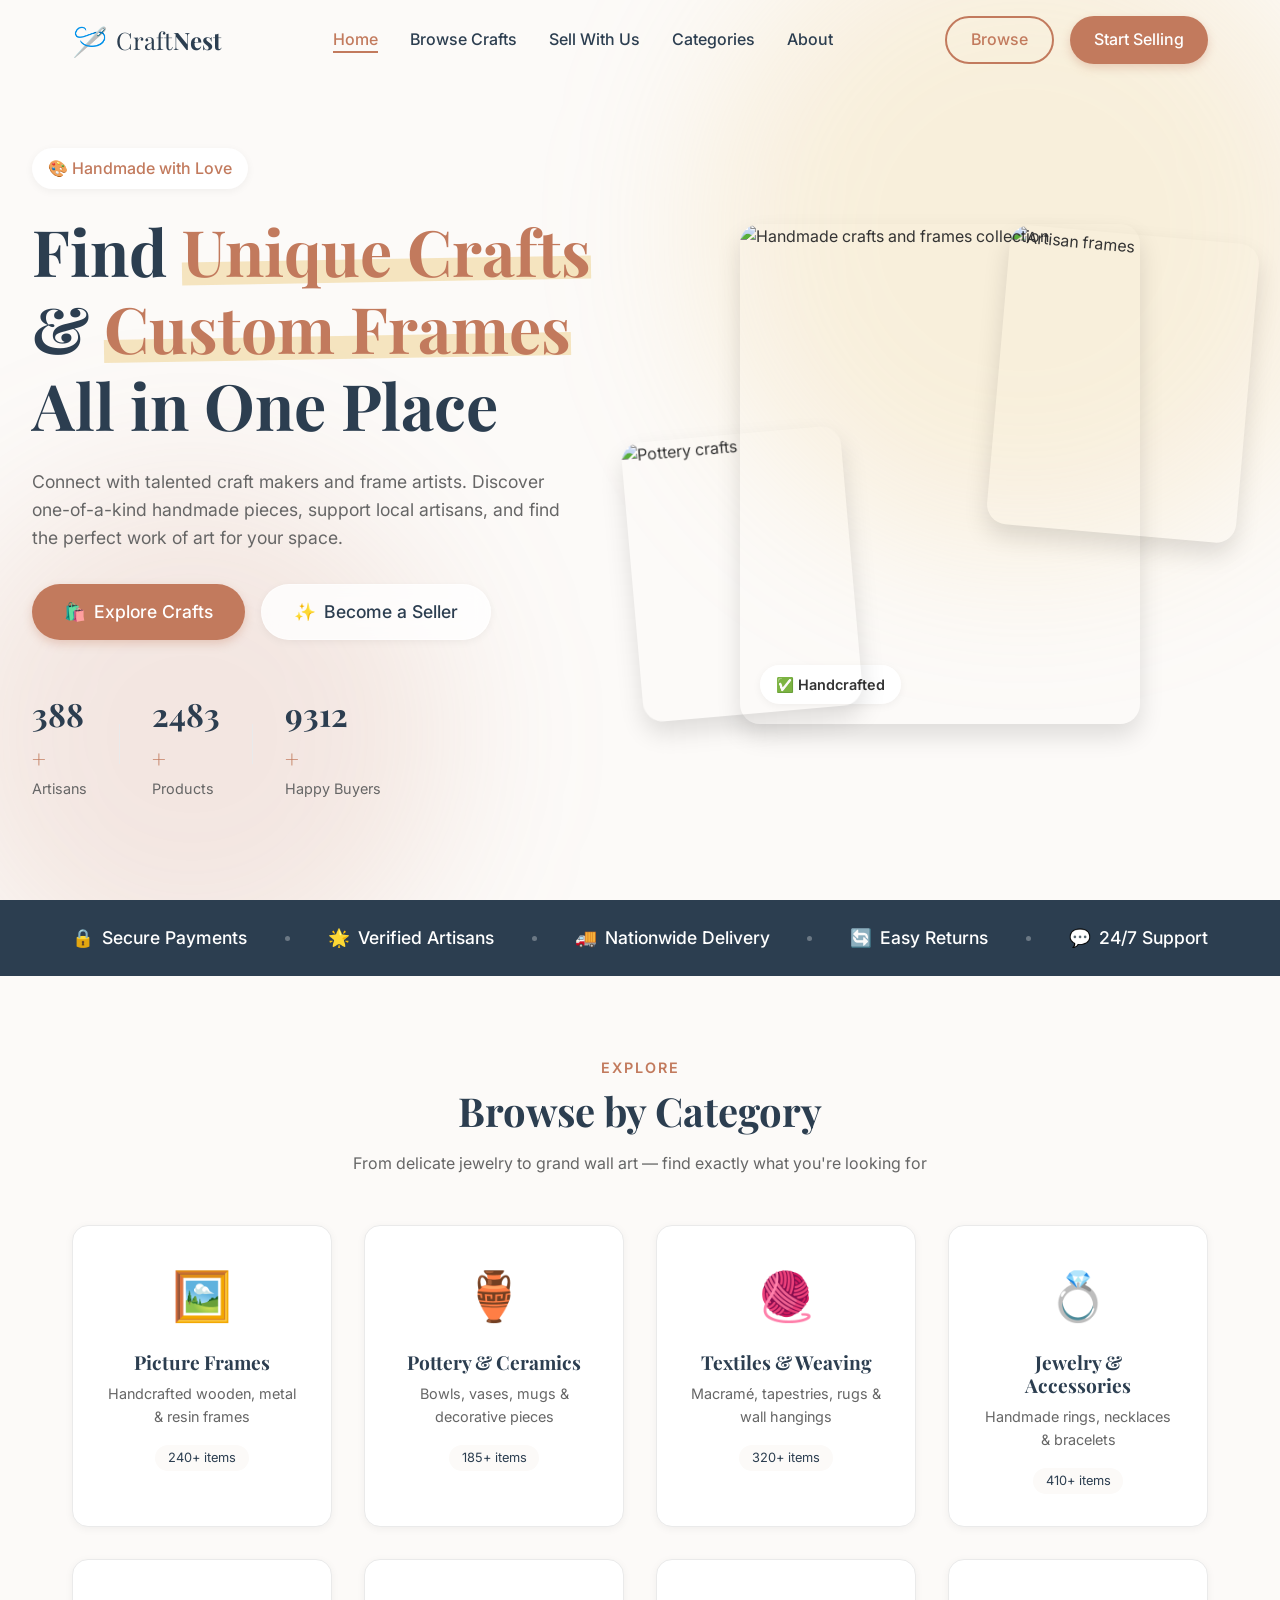
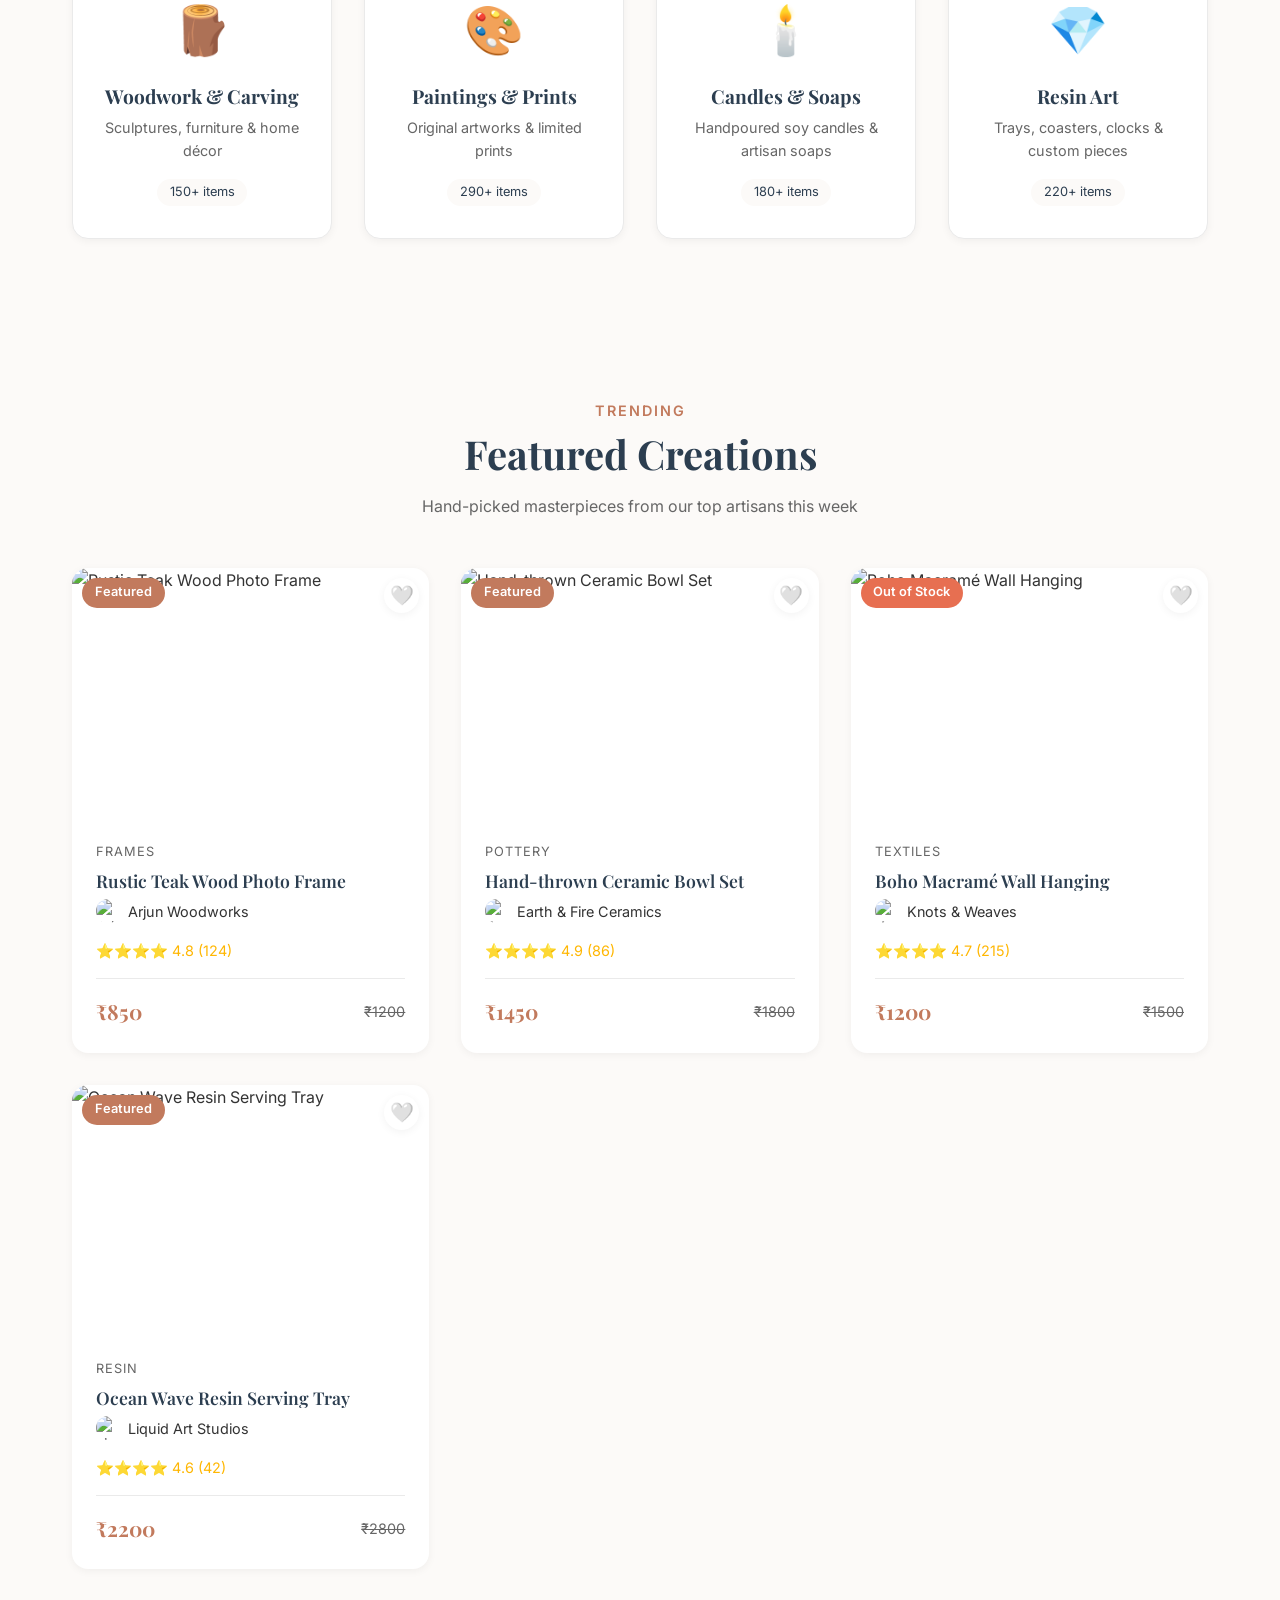
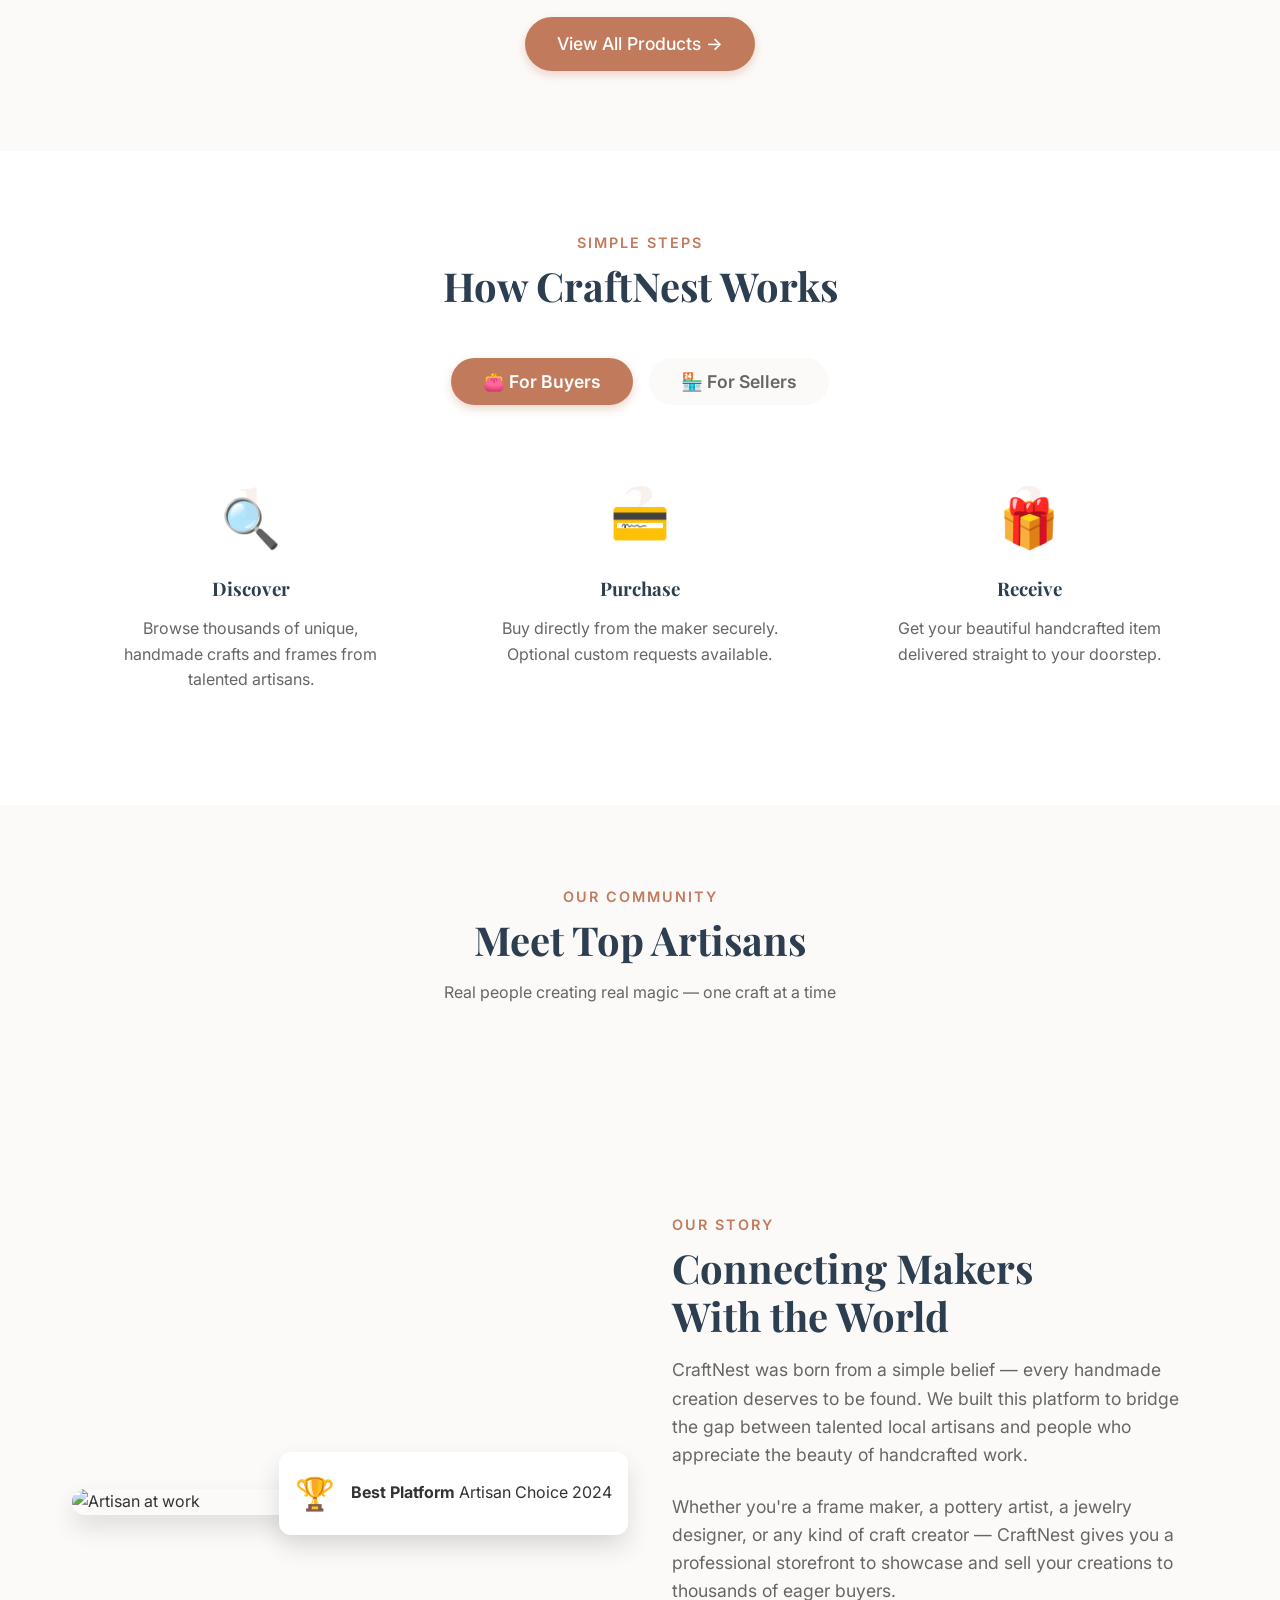
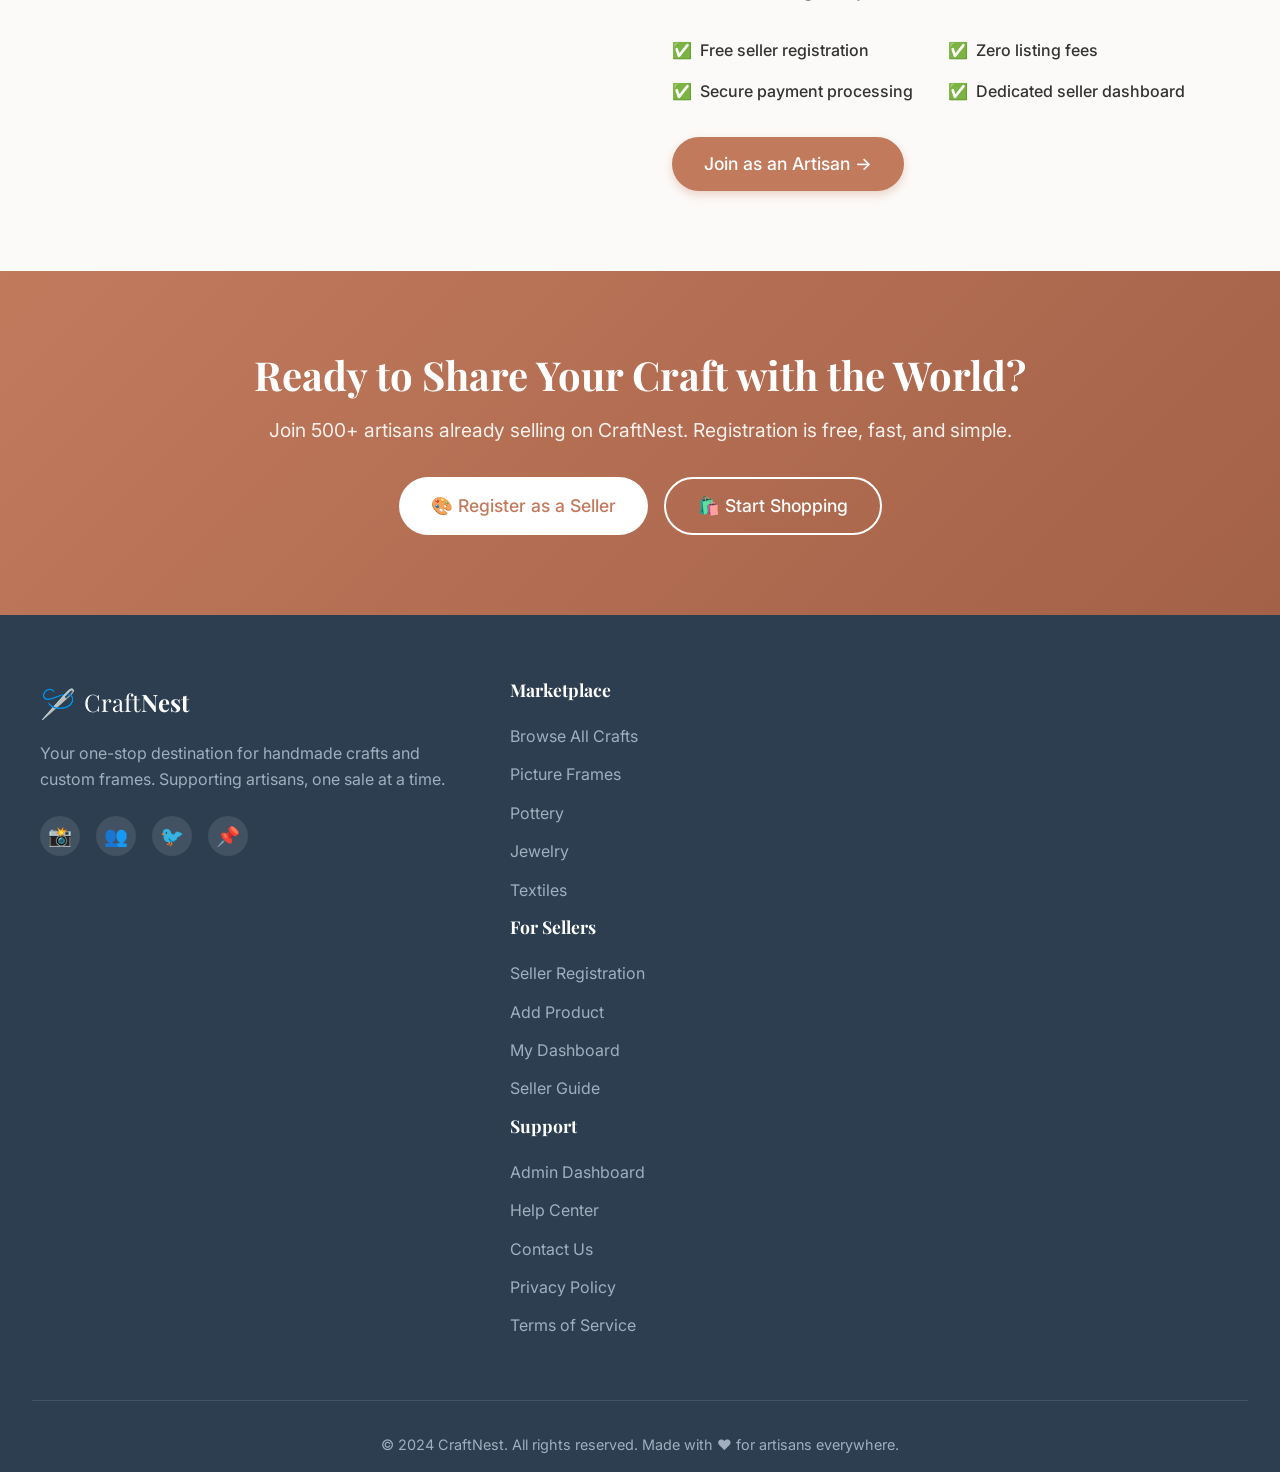
==== commit 8155d240: "Add files via upload" ====
--- a/index.html
+++ b/index.html
@@ -296,6 +296,7 @@
         <div class="footer-col">
           <h4>Support</h4>
           <ul>
+            <li><a href="admin.html">Admin Dashboard</a></li>
             <li><a href="#">Help Center</a></li>
             <li><a href="#">Contact Us</a></li>
             <li><a href="#">Privacy Policy</a></li>
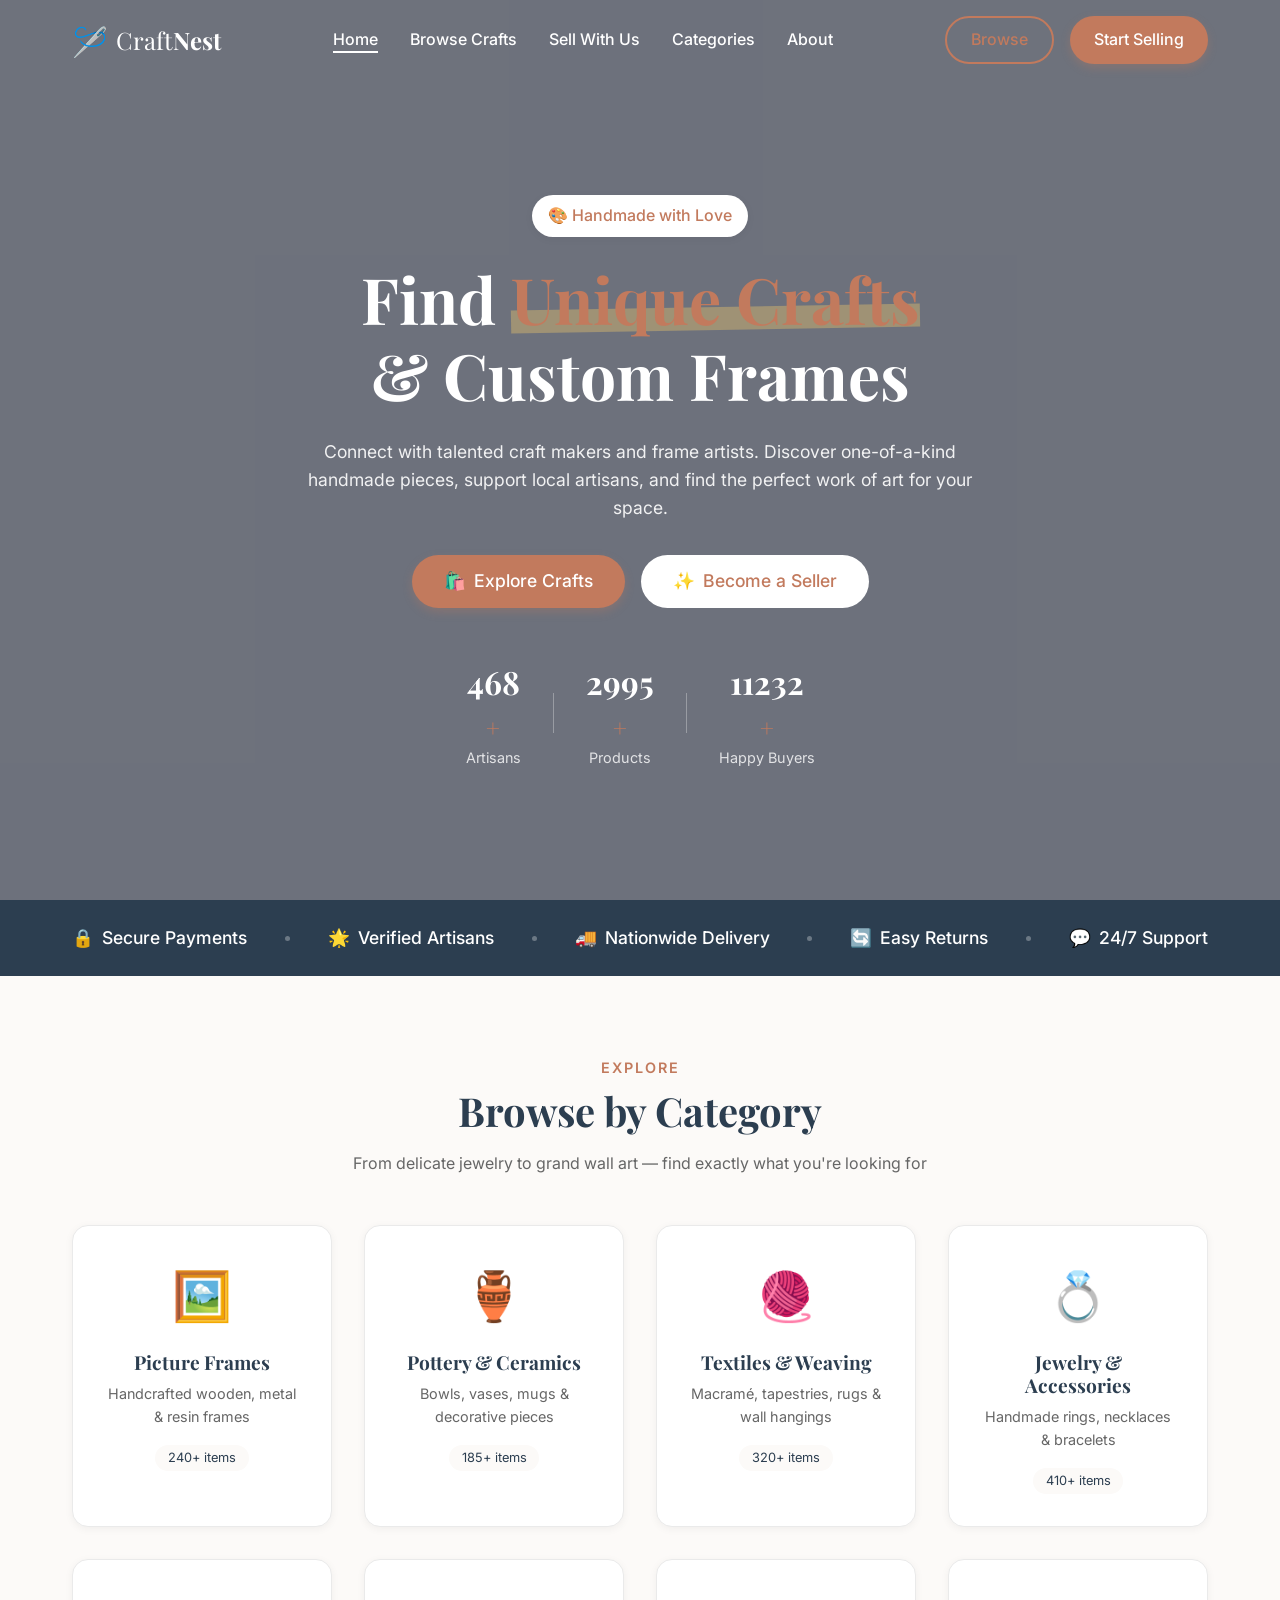
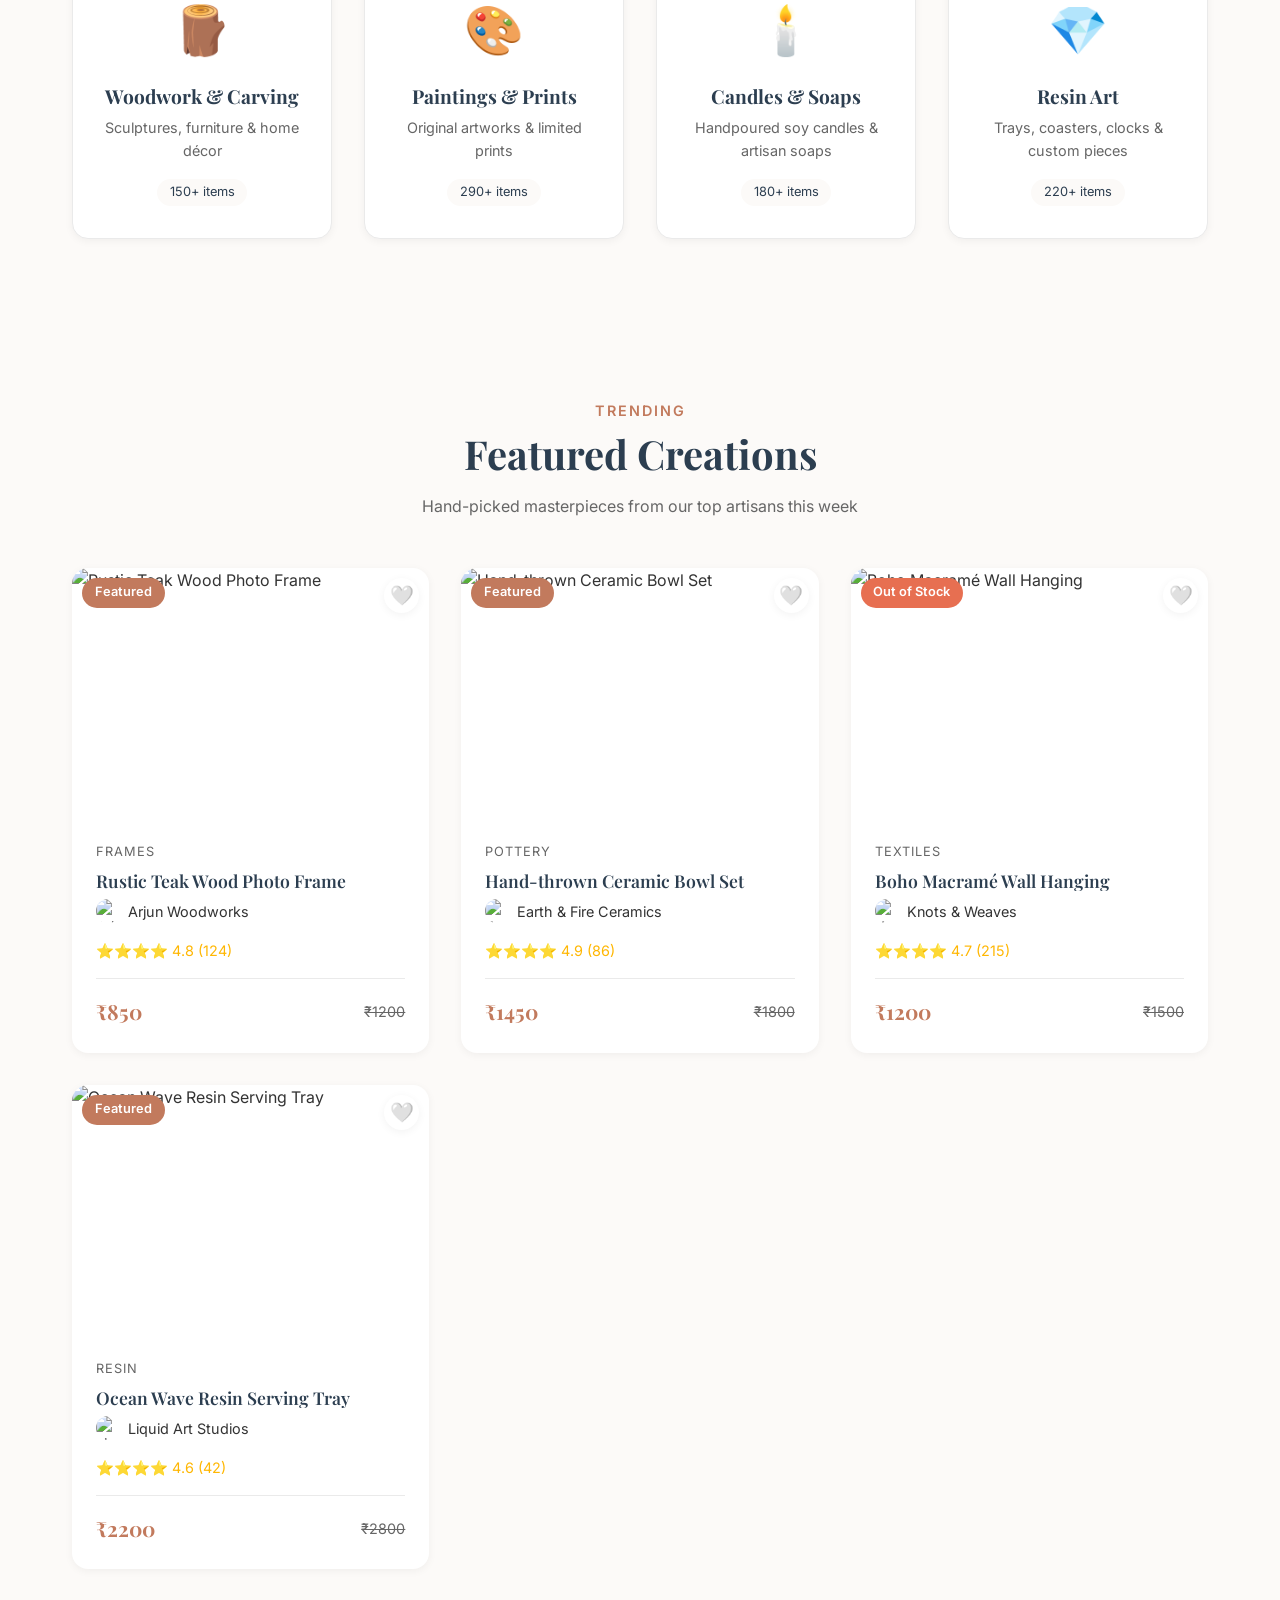
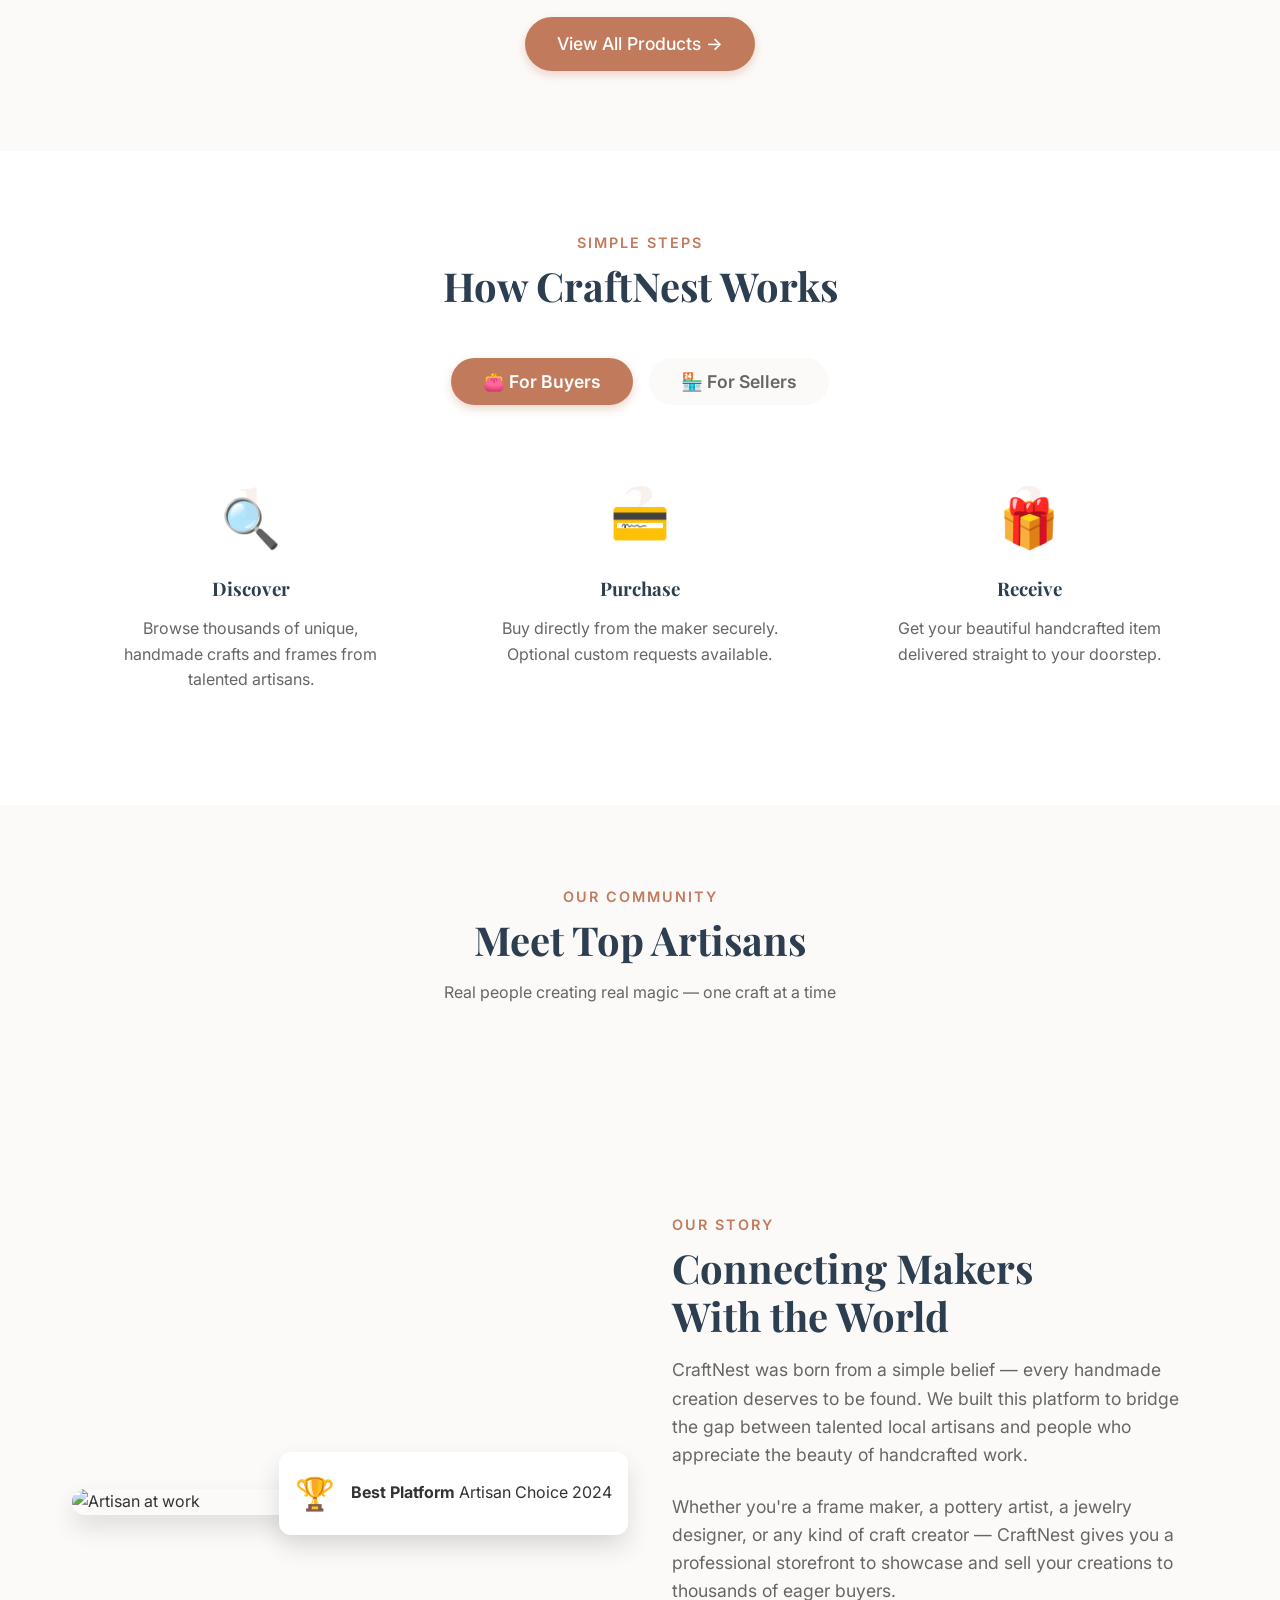
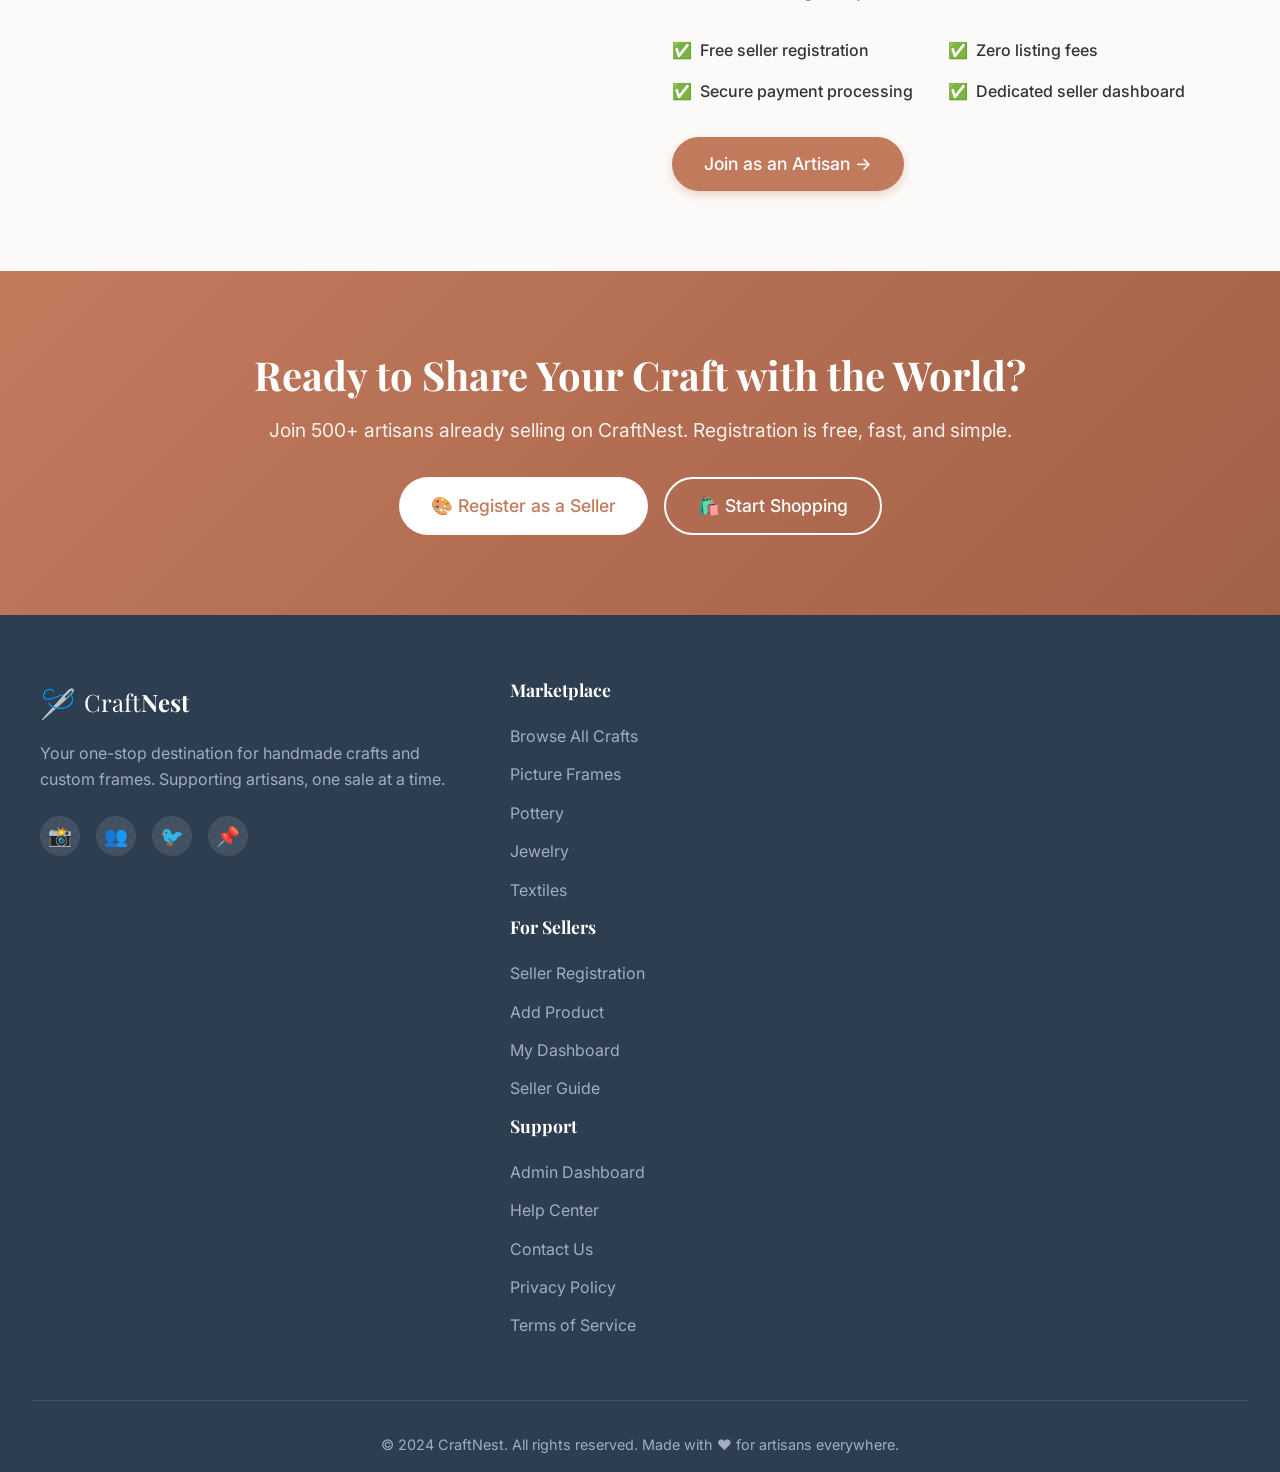
==== commit dffb0042: "Add files via upload" ====
--- a/index.html
+++ b/index.html
@@ -10,7 +10,7 @@
   <link href="https://fonts.googleapis.com/css2?family=Playfair+Display:wght@400;600;700;800&family=Inter:wght@300;400;500;600&display=swap" rel="stylesheet"/>
   <link rel="stylesheet" href="style.css"/>
 </head>
-<body>
+<body class="home-page">
 
   <!-- ===== NAVBAR ===== -->
   <nav class="navbar" id="navbar">
@@ -37,18 +37,18 @@
   </nav>
 
   <!-- ===== HERO ===== -->
-  <section class="hero" id="home">
-    <div class="hero-bg-shapes">
-      <div class="shape shape-1"></div>
-      <div class="shape shape-2"></div>
-      <div class="shape shape-3"></div>
-    </div>
+  <section class="hero video-hero" id="home">
+    <video autoplay loop muted playsinline class="hero-bg-video">
+      <!-- You can replace this src with your own MP4 link later -->
+      <source src="https://cdn.pixabay.com/video/2020/05/26/40242-424843075_tiny.mp4" type="video/mp4">
+    </video>
+    <div class="hero-overlay"></div>
+    
     <div class="hero-content">
       <div class="hero-badge">🎨 Handmade with Love</div>
       <h1 class="hero-title">
         Find <span class="highlight">Unique Crafts</span><br/>
-        & <span class="highlight">Custom Frames</span><br/>
-        All in One Place
+        & Custom Frames
       </h1>
       <p class="hero-desc">
         Connect with talented craft makers and frame artists. Discover one-of-a-kind handmade pieces, support local artisans, and find the perfect work of art for your space.
@@ -57,7 +57,7 @@
         <a href="buyers.html" class="btn btn-primary btn-lg" id="hero-browse-btn">
           <span>🛍️</span> Explore Crafts
         </a>
-        <a href="sellers.html" class="btn btn-glass btn-lg" id="hero-sell-btn">
+        <a href="sellers.html" class="btn btn-white btn-lg" id="hero-sell-btn">
           <span>✨</span> Become a Seller
         </a>
       </div>
@@ -76,18 +76,6 @@
           <span class="stat-number" data-target="12000">0</span><span class="stat-suffix">+</span>
           <span class="stat-label">Happy Buyers</span>
         </div>
-      </div>
-    </div>
-    <div class="hero-visual">
-      <div class="hero-image-card main-card">
-        <img src="C:\Users\DELL\.gemini\antigravity\brain\1cb26cf3-2e77-4fc3-a23b-92411ca76c14\craft_hero_banner_1779303435265.png" alt="Handmade crafts and frames collection" loading="lazy"/>
-        <div class="card-badge">✅ Handcrafted</div>
-      </div>
-      <div class="hero-image-card side-card-1">
-        <img src="C:\Users\DELL\.gemini\antigravity\brain\1cb26cf3-2e77-4fc3-a23b-92411ca76c14\frames_collection_1779303453765.png" alt="Artisan frames" loading="lazy"/>
-      </div>
-      <div class="hero-image-card side-card-2">
-        <img src="C:\Users\DELL\.gemini\antigravity\brain\1cb26cf3-2e77-4fc3-a23b-92411ca76c14\pottery_craft_1779303545406.png" alt="Pottery crafts" loading="lazy"/>
       </div>
     </div>
   </section>
--- a/style.css
+++ b/style.css
@@ -456,6 +456,85 @@
   backdrop-filter: blur(5px);
 }
 
+/* ===== VIDEO HERO STYLES ===== */
+.video-hero {
+  position: relative;
+  display: flex;
+  align-items: center;
+  justify-content: center;
+  text-align: center;
+  padding: 10rem 2rem 6rem;
+  min-height: 100vh;
+}
+
+.hero-bg-video {
+  position: absolute;
+  top: 0;
+  left: 0;
+  width: 100%;
+  height: 100%;
+  object-fit: cover;
+  z-index: 0;
+}
+
+.hero-overlay {
+  position: absolute;
+  top: 0;
+  left: 0;
+  width: 100%;
+  height: 100%;
+  background: rgba(15, 23, 42, 0.6); /* Dark tint overlay */
+  z-index: 1;
+}
+
+.video-hero .hero-content {
+  z-index: 2;
+  max-width: 800px;
+  width: 100%;
+  margin: 0 auto;
+}
+
+.video-hero .hero-title {
+  color: white;
+}
+
+.video-hero .hero-desc {
+  color: rgba(255, 255, 255, 0.9);
+  margin-left: auto;
+  margin-right: auto;
+}
+
+.video-hero .hero-actions,
+.video-hero .hero-stats {
+  justify-content: center;
+}
+
+.video-hero .stat-number {
+  color: white;
+}
+
+.video-hero .stat-label {
+  color: rgba(255, 255, 255, 0.8);
+}
+
+.video-hero .stat-divider {
+  background-color: rgba(255, 255, 255, 0.3);
+}
+
+/* Home Page Nav Adjustments */
+.home-page .navbar:not(.scrolled) .nav-link,
+.home-page .navbar:not(.scrolled) .nav-logo {
+  color: white;
+}
+
+.home-page .navbar:not(.scrolled) .hamburger span {
+  background-color: white;
+}
+
+.home-page .navbar:not(.scrolled) .nav-link::after {
+  background-color: white;
+}
+
 /* ===== ANIMATIONS ===== */
 @keyframes slideUp {
   from { opacity: 0; transform: translateY(30px); }
@@ -1034,7 +1113,7 @@
    BUYERS PAGE STYLES
    ========================================= */
 .page-header {
-  background: linear-gradient(to right, rgba(24cf, 250, 248, 0.9), rgba(24cf, 250, 248, 0.9)),
+  background: linear-gradient(to right, rgba(252, 250, 248, 0.9), rgba(252, 250, 248, 0.9)),
               url('https://images.unsplash.com/photo-1452860606245-08befc0ff44b?auto=format&fit=crop&q=80') center/cover;
   padding: calc(var(--nav-height) + 4rem) 2rem 4rem;
   text-align: center;
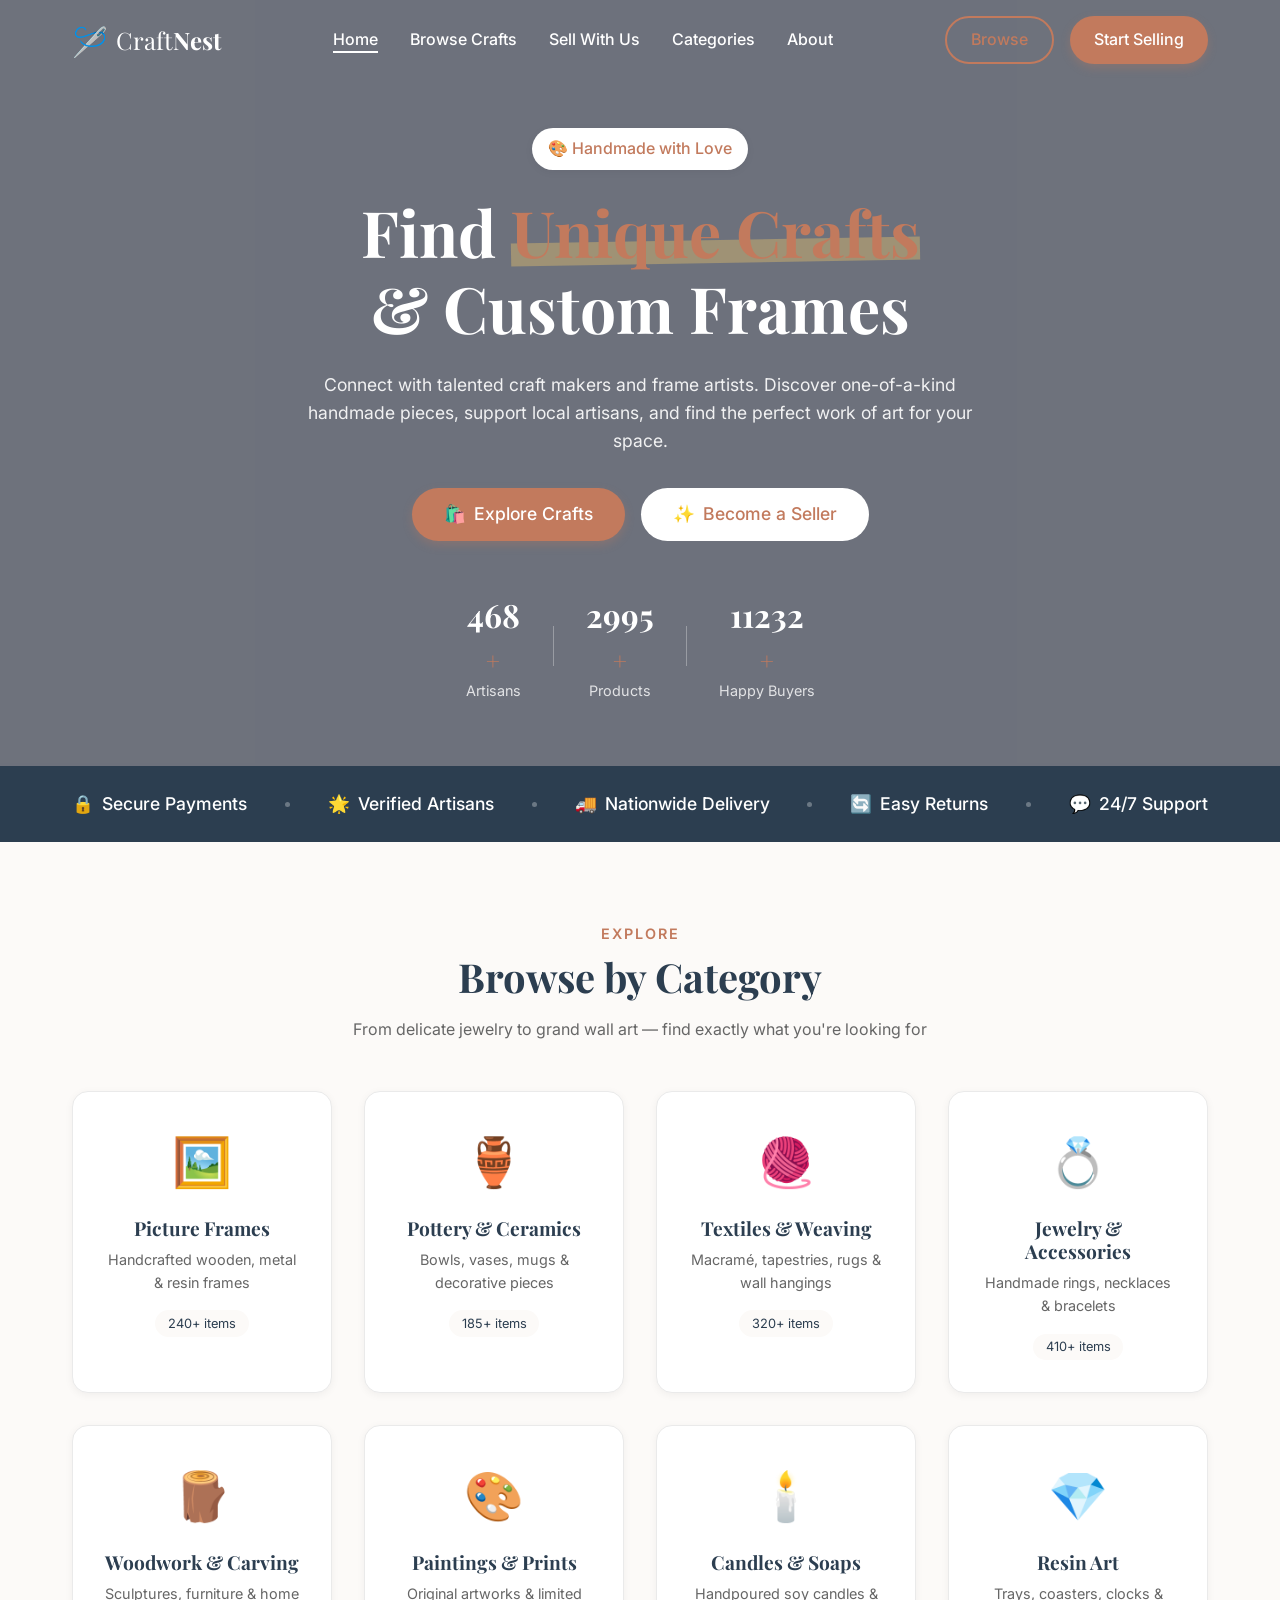
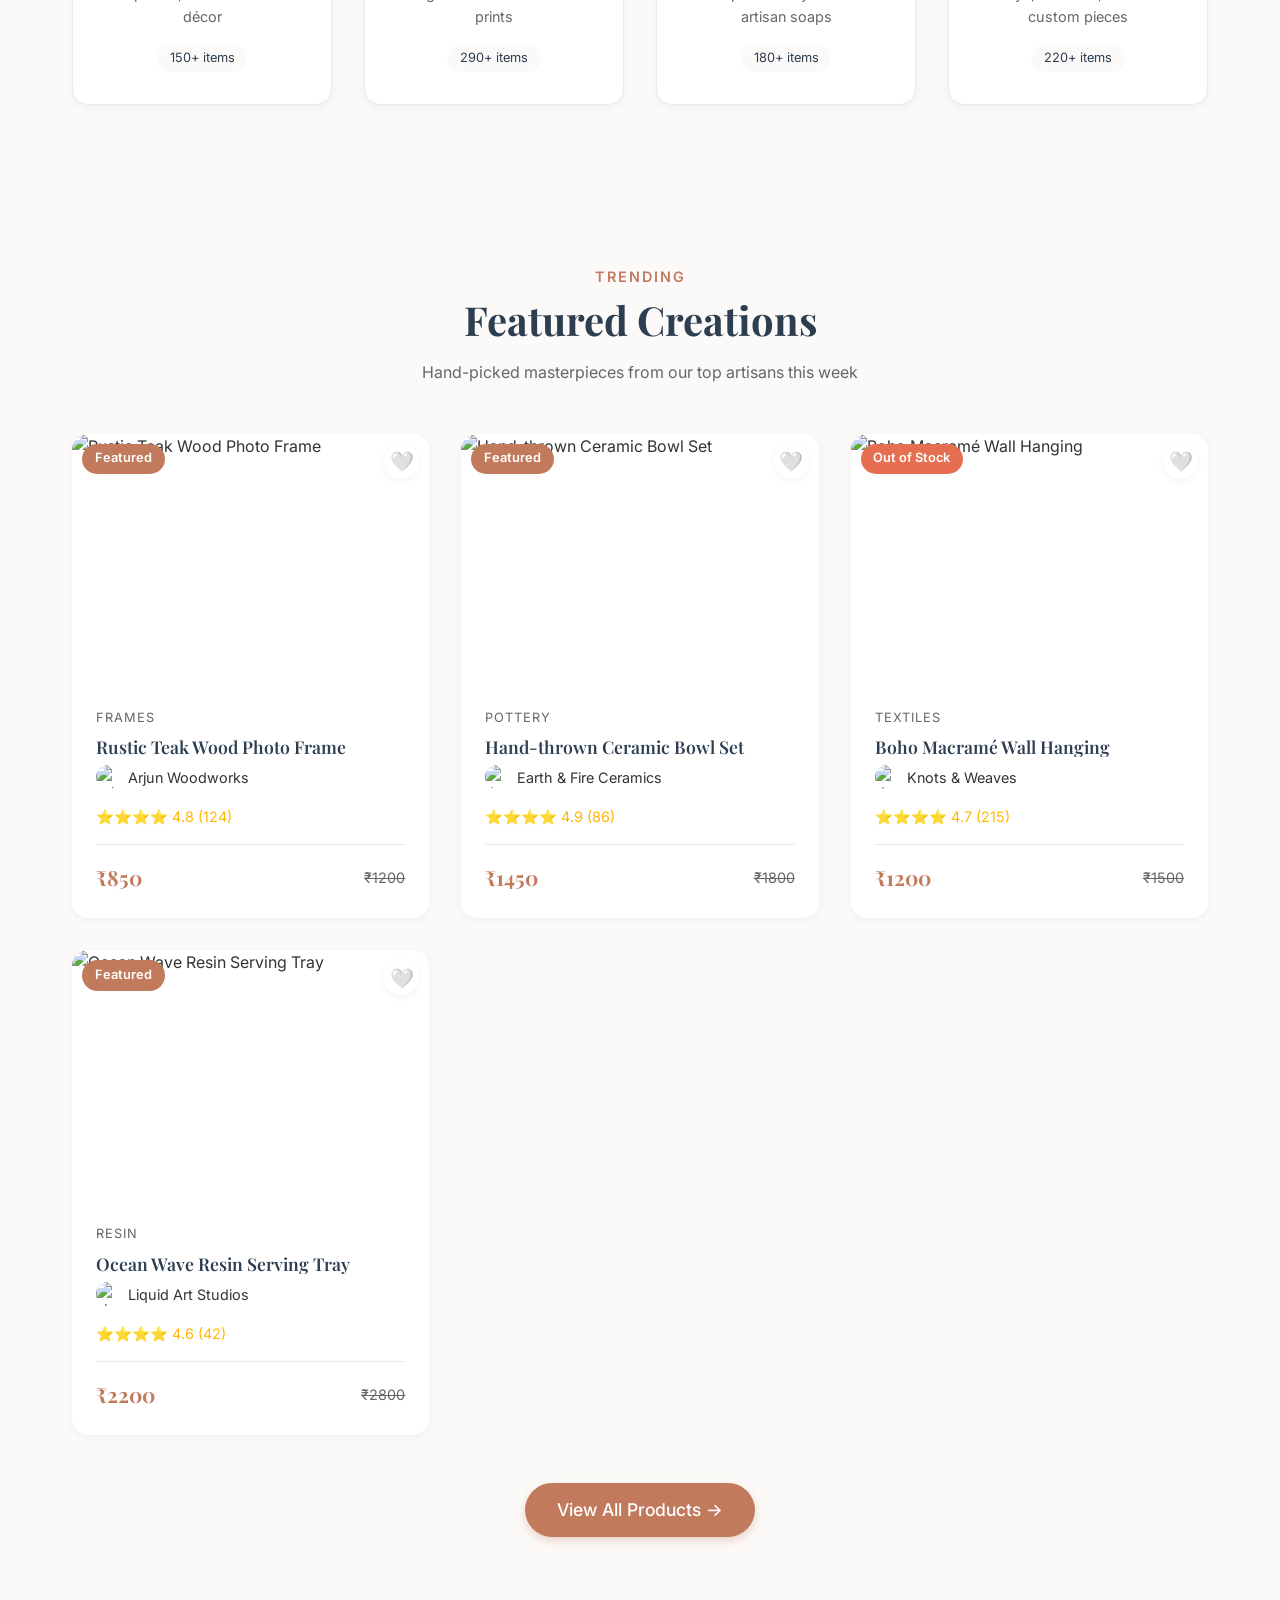
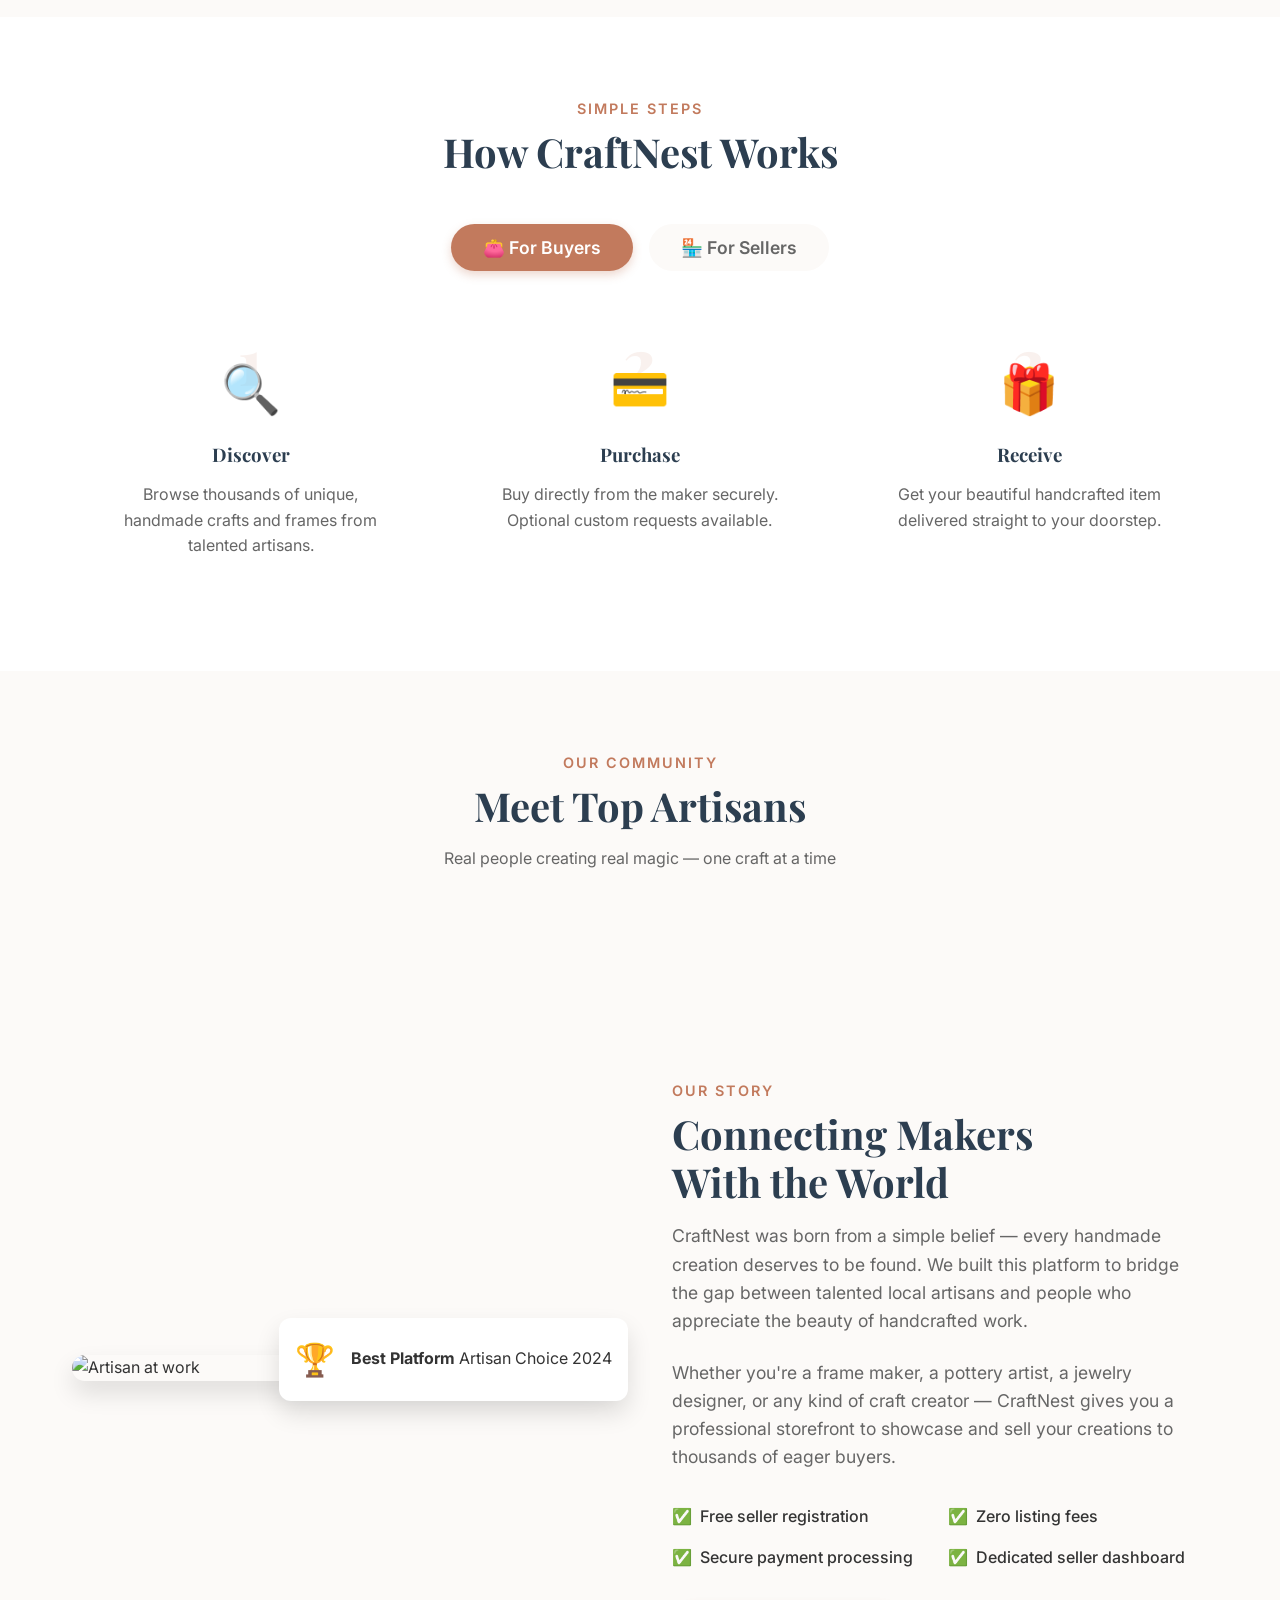
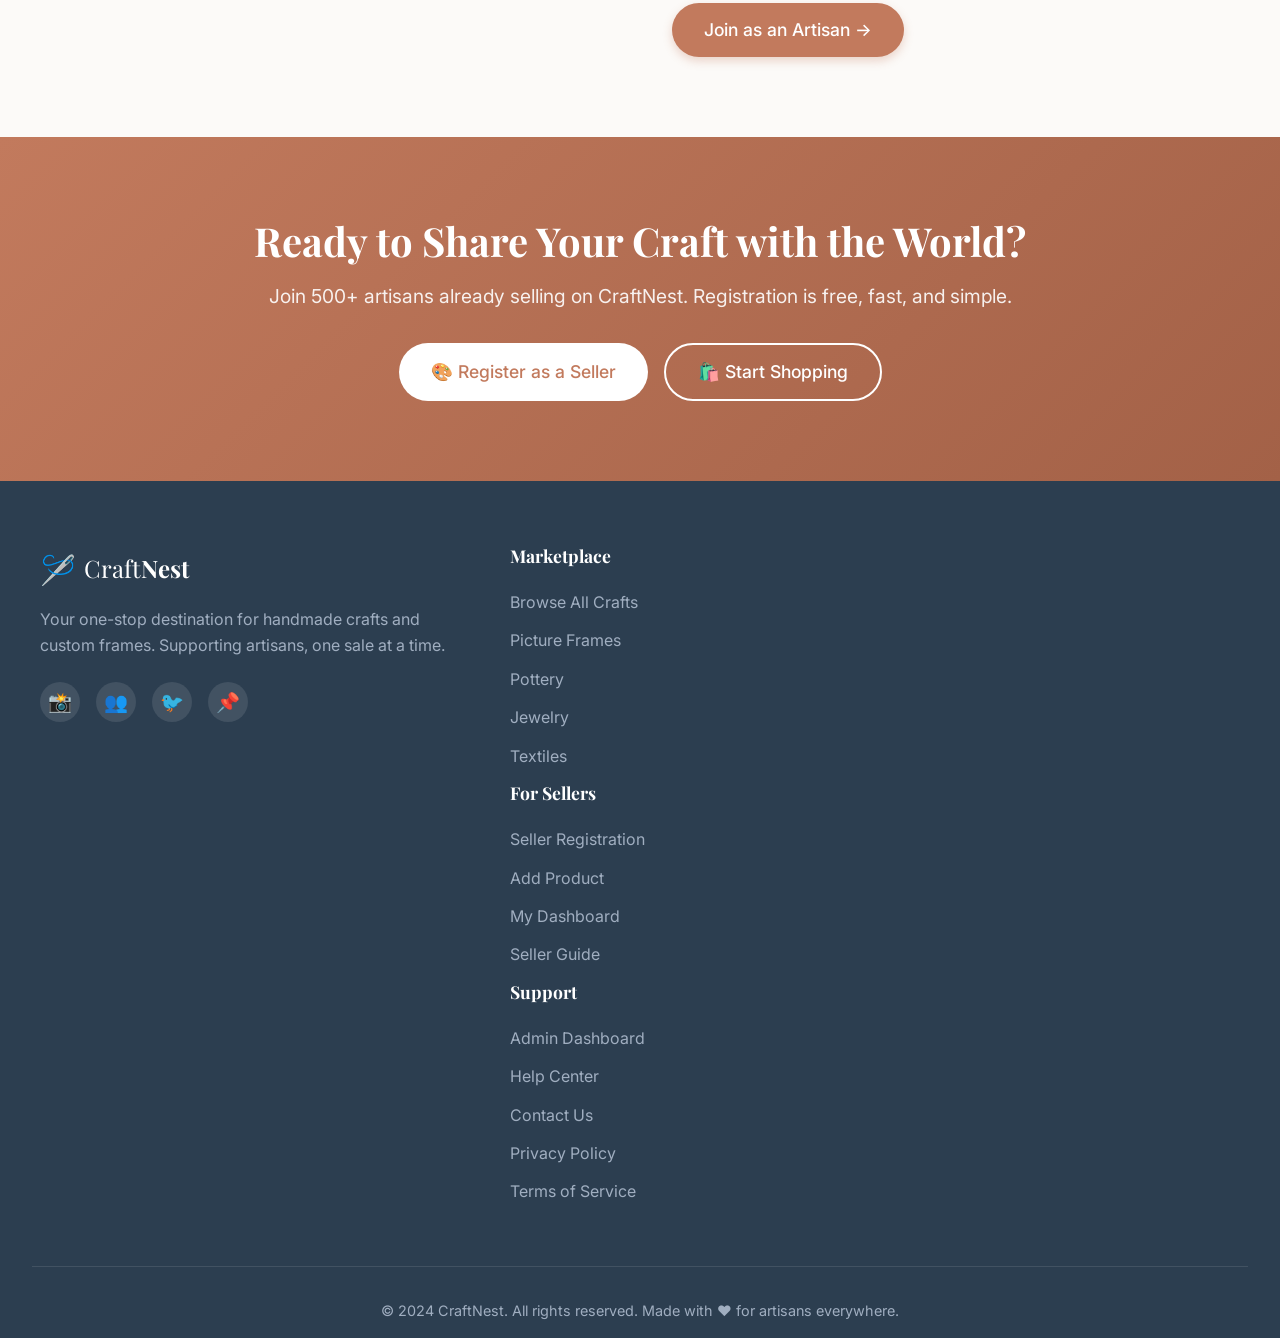
==== commit b1d4cd66: "Add files via upload" ====
--- a/index.html
+++ b/index.html
@@ -39,8 +39,7 @@
   <!-- ===== HERO ===== -->
   <section class="hero video-hero" id="home">
     <video autoplay loop muted playsinline class="hero-bg-video">
-      <!-- You can replace this src with your own MP4 link later -->
-      <source src="https://cdn.pixabay.com/video/2020/05/26/40242-424843075_tiny.mp4" type="video/mp4">
+      <source src="Arts_stopping_in_middle_202605210203.mp4" type="video/mp4">
     </video>
     <div class="hero-overlay"></div>
     
--- a/style.css
+++ b/style.css
@@ -463,8 +463,8 @@
   align-items: center;
   justify-content: center;
   text-align: center;
-  padding: 10rem 2rem 6rem;
-  min-height: 100vh;
+  padding: 8rem 2rem 4rem;
+  min-height: 70vh;
 }
 
 .hero-bg-video {
